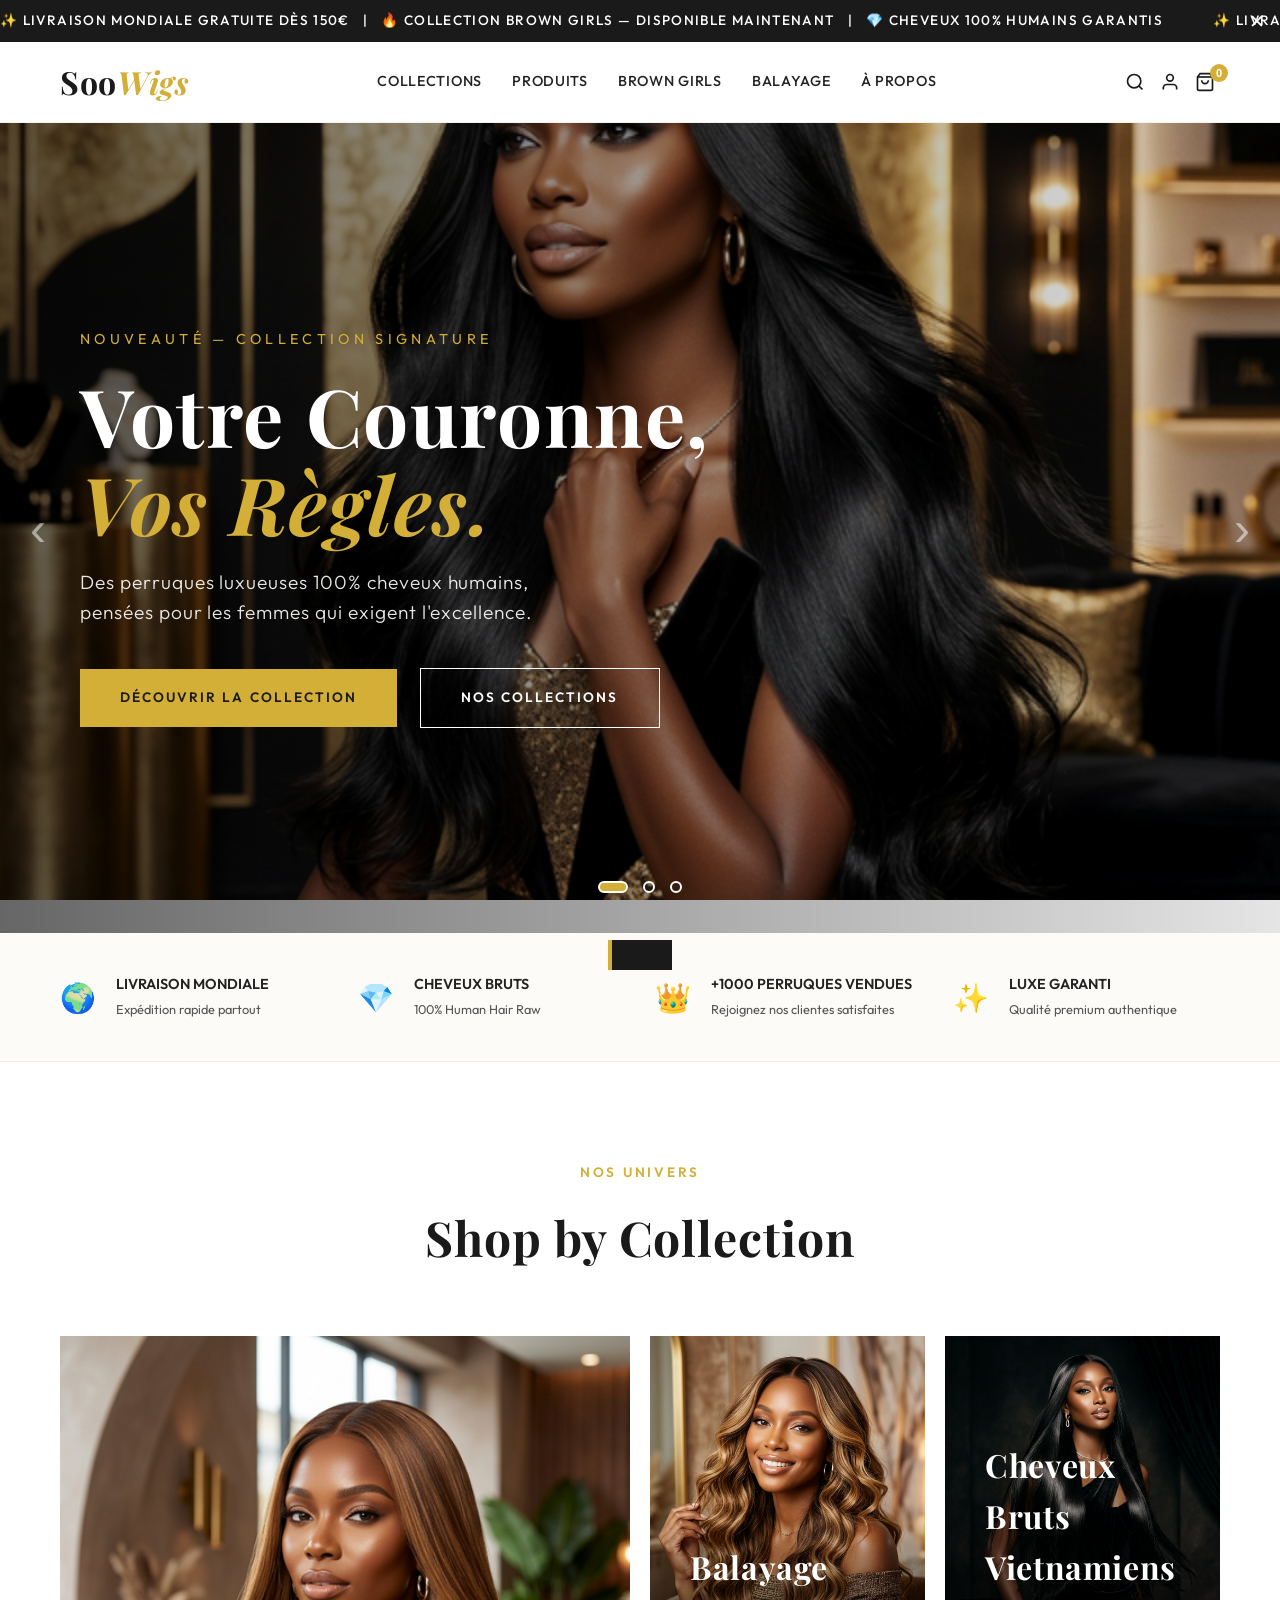
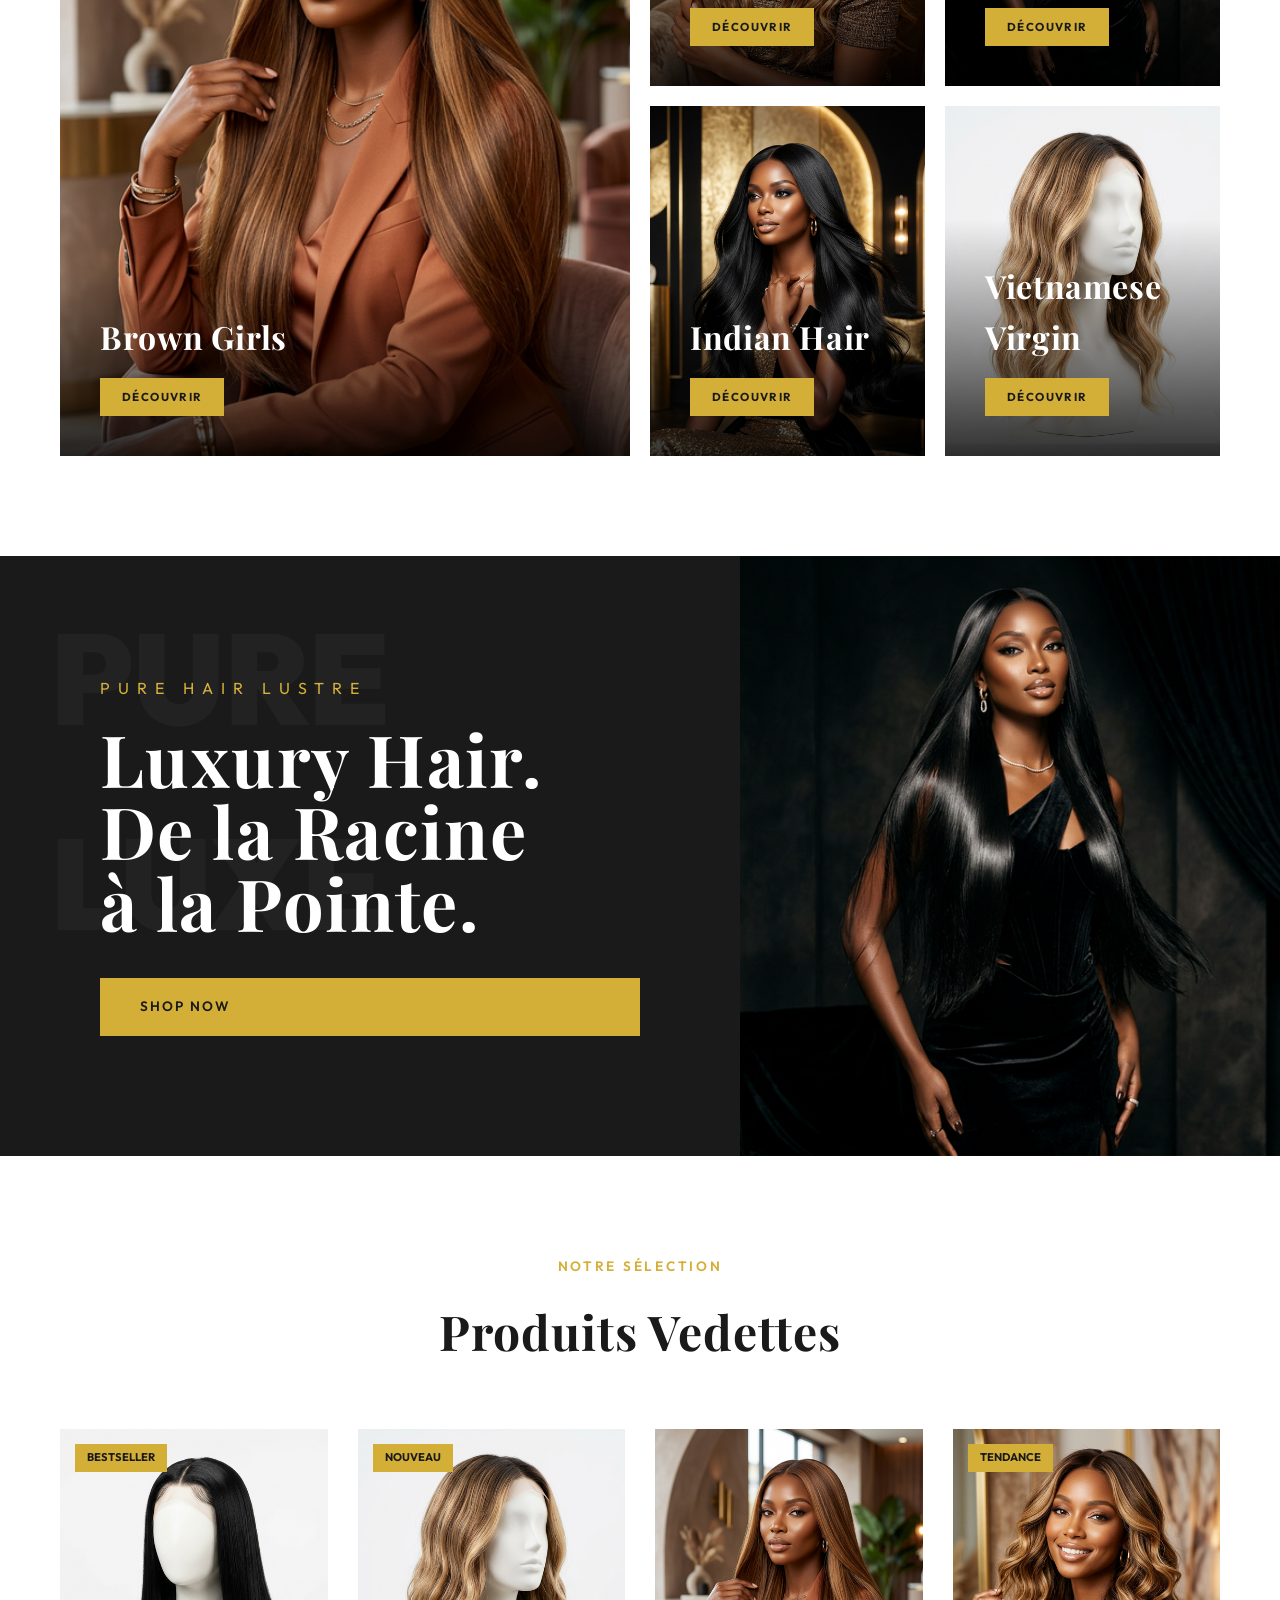
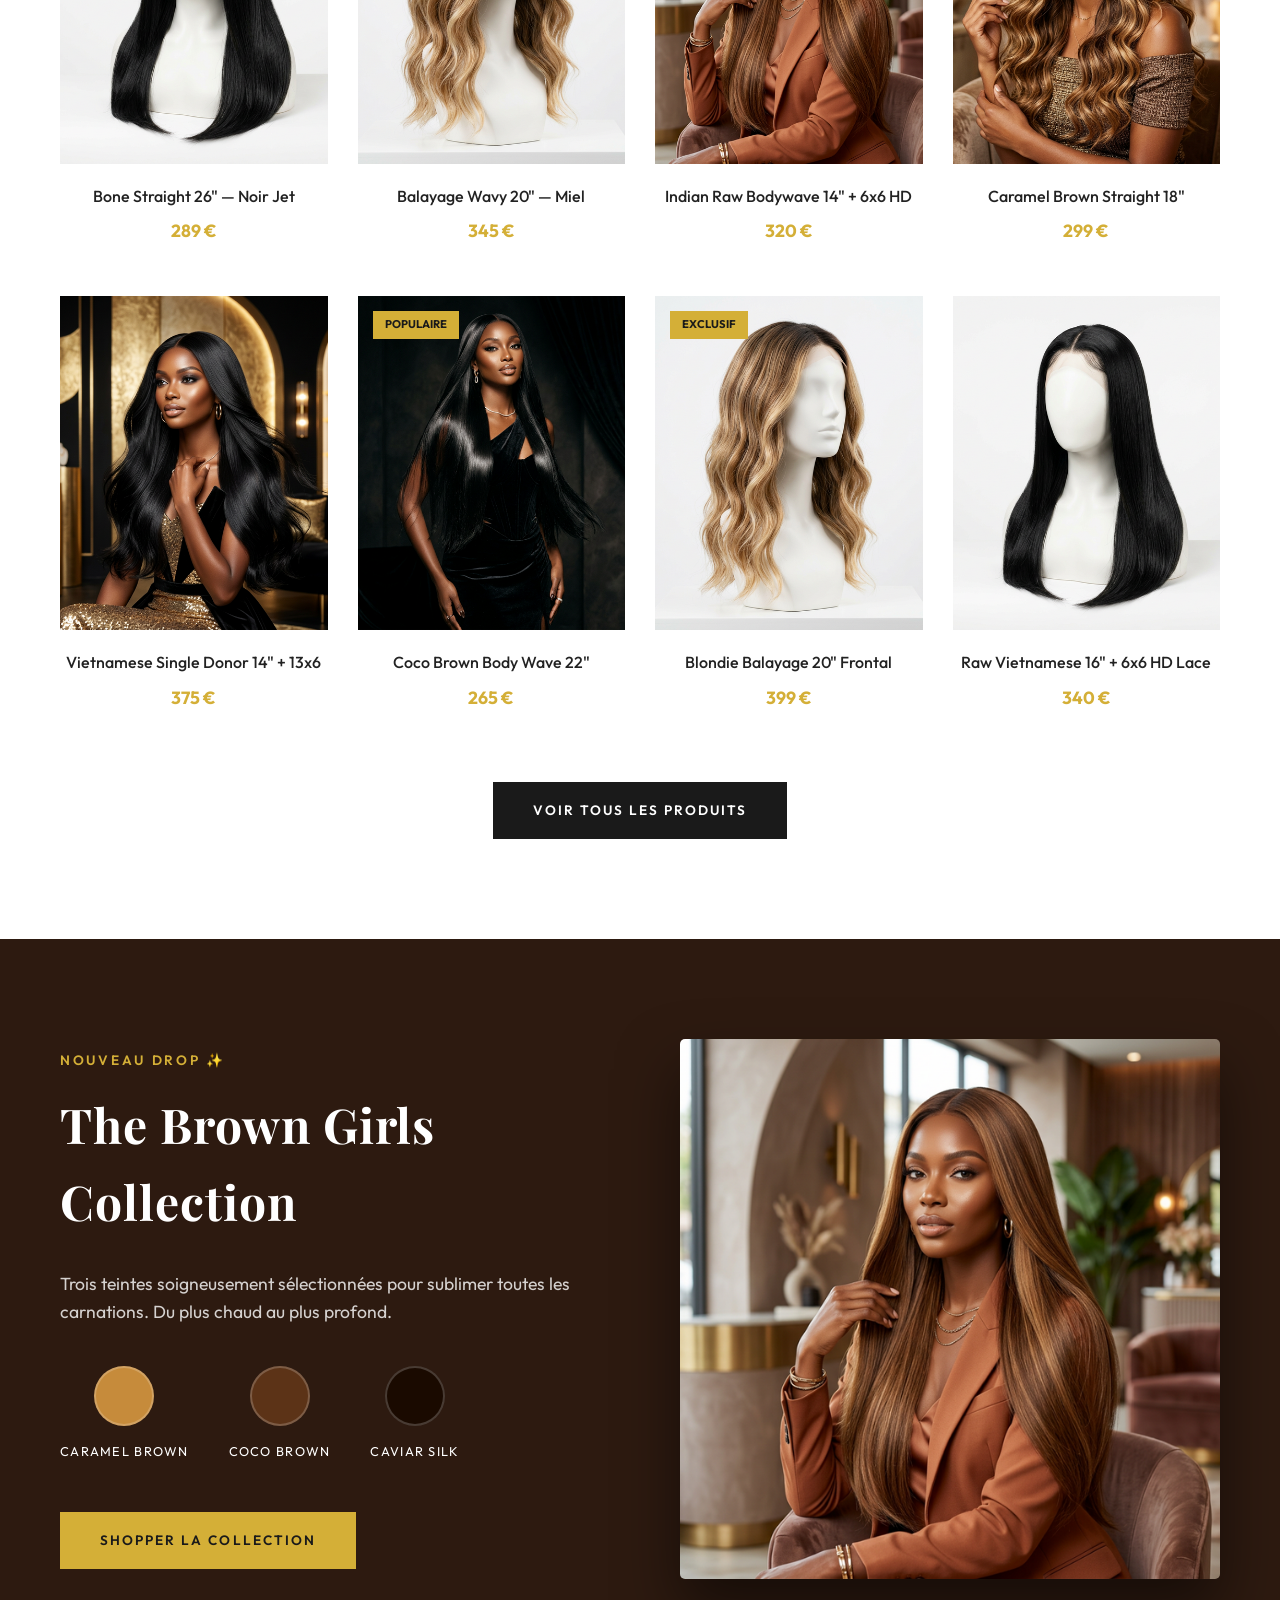
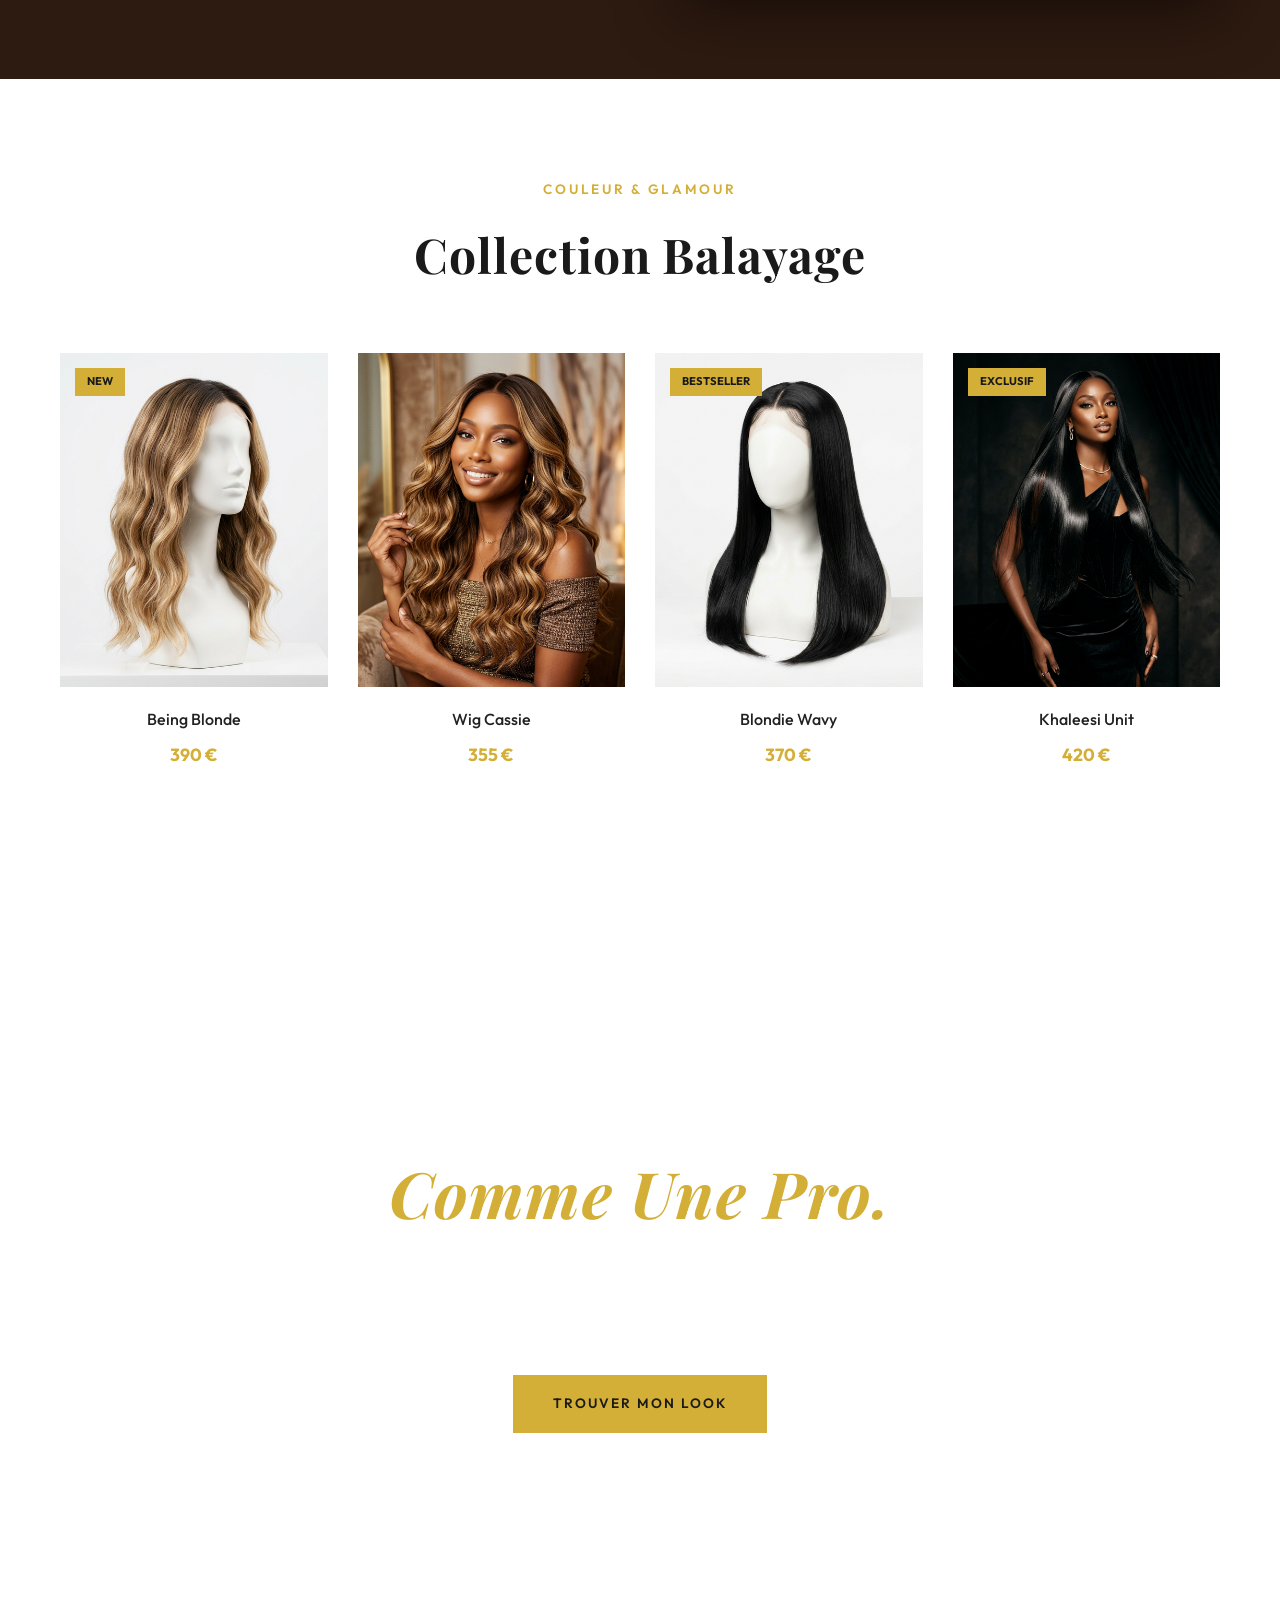
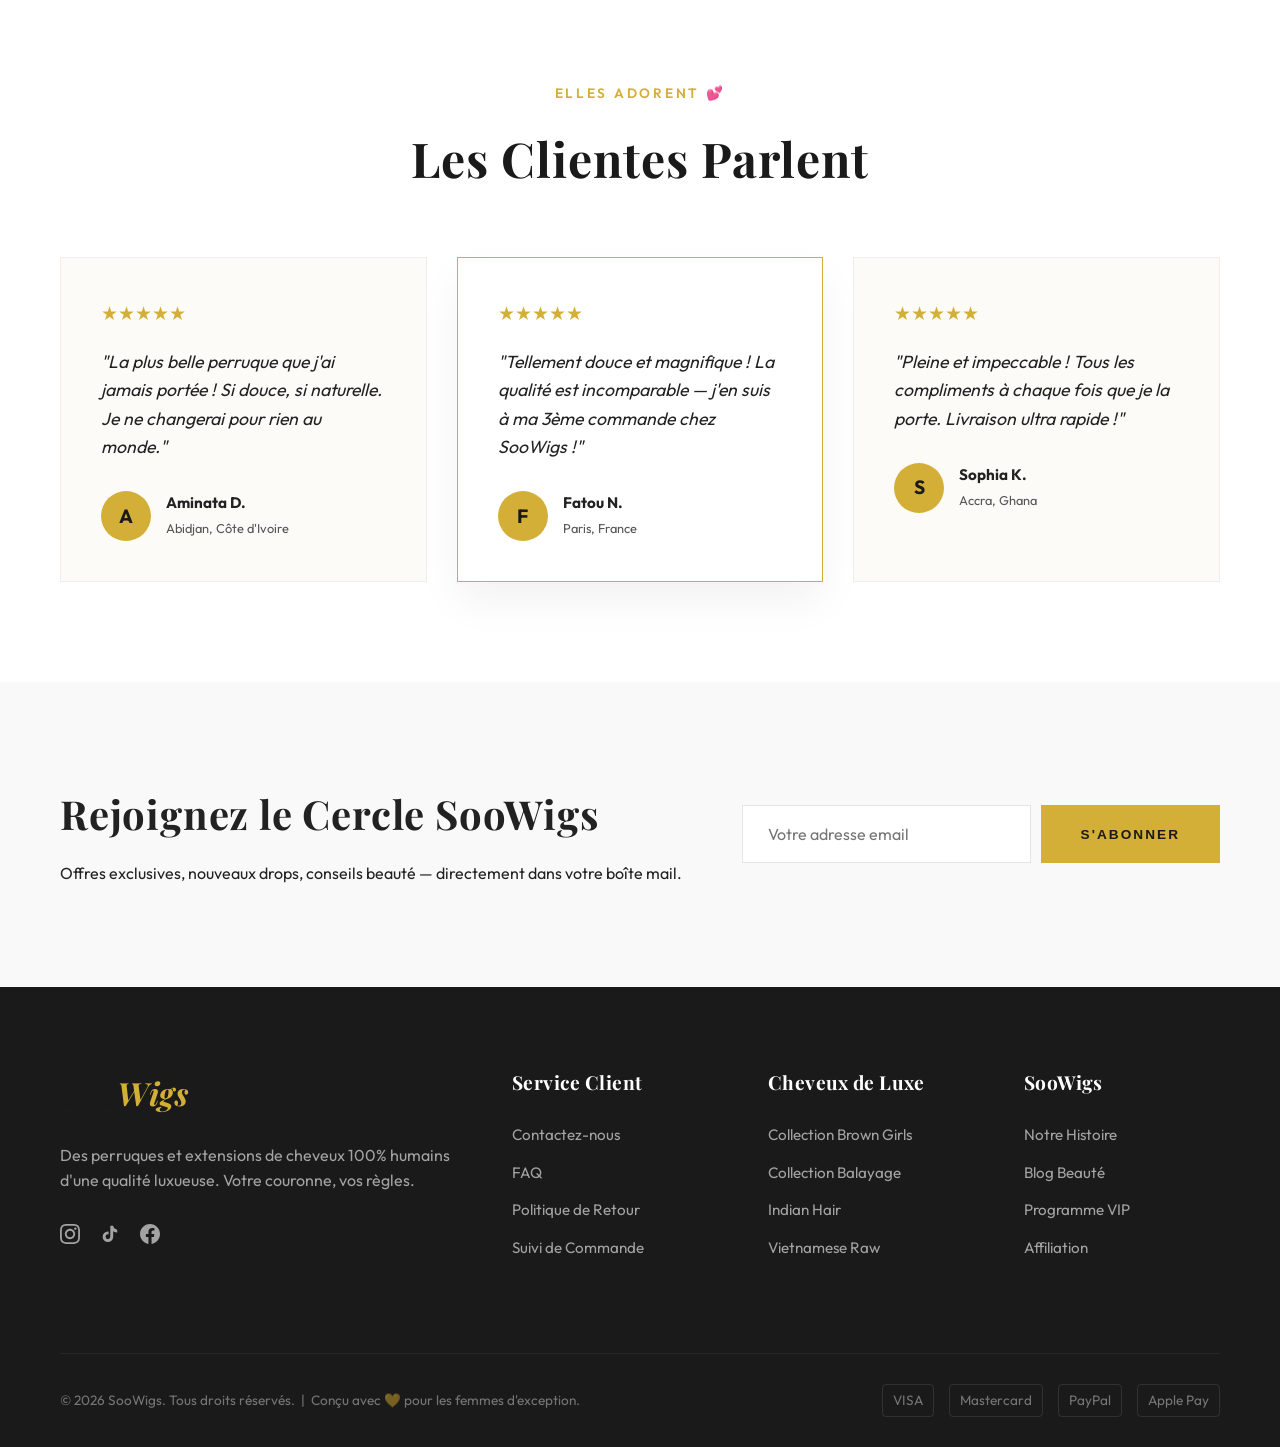
==== index.html @ a17eefa4 "🚀 Initial commit — SooWigs luxury hair e-commerce site + admin backoffice" ====
<!DOCTYPE html>
<html lang="fr">

<head>
  <meta charset="UTF-8" />
  <meta name="viewport" content="width=device-width, initial-scale=1.0" />
  <title>SooWigs — Luxury Hair, Your Crown Your Rules</title>
  <meta name="description"
    content="SooWigs offre des perruques et extensions de cheveux de luxe 100% humains. Fullness, glamour et qualité garantie. Livraison mondiale." />
  <link rel="preconnect" href="https://fonts.googleapis.com" />
  <link rel="preconnect" href="https://fonts.gstatic.com" crossorigin />
  <link
    href="https://fonts.googleapis.com/css2?family=Playfair+Display:ital,wght@0,400;0,600;0,700;1,400&family=Outfit:wght@300;400;500;600&display=swap"
    rel="stylesheet" />
  <link rel="stylesheet" href="css/style.css" />
</head>

<body>

  <!-- ======================== ANNOUNCEMENT BAR ======================== -->
  <div class="announcement-bar" id="announcementBar">
    <div class="announcement-slider">
      <span>✨ Livraison Mondiale Gratuite dès 150€ &nbsp;&nbsp;|&nbsp;&nbsp; 🔥 Collection Brown Girls — Disponible
        Maintenant &nbsp;&nbsp;|&nbsp;&nbsp; 💎 Cheveux 100% Humains Garantis</span>
      <span>✨ Livraison Mondiale Gratuite dès 150€ &nbsp;&nbsp;|&nbsp;&nbsp; 🔥 Collection Brown Girls — Disponible
        Maintenant &nbsp;&nbsp;|&nbsp;&nbsp; 💎 Cheveux 100% Humains Garantis</span>
    </div>
    <button class="announcement-close" onclick="this.parentElement.style.display='none'">✕</button>
  </div>

  <!-- ======================== HEADER ======================== -->
  <header class="header" id="mainHeader">
    <div class="header-inner">
      <!-- Hamburger (mobile) -->
      <button class="hamburger" id="hamburger" aria-label="Menu">
        <span></span><span></span><span></span>
      </button>

      <!-- Logo -->
      <a href="#" class="logo">
        <span class="logo-soo">Soo</span><span class="logo-wigs">Wigs</span>
      </a>

      <!-- Nav -->
      <nav class="nav" id="mainNav">
        <a href="#collections" class="nav-link">Collections</a>
        <a href="#produits" class="nav-link">Produits</a>
        <a href="#brown-girls" class="nav-link">Brown Girls</a>
        <a href="#balayage" class="nav-link">Balayage</a>
        <a href="#apropos" class="nav-link">À Propos</a>
      </nav>

      <!-- Actions -->
      <div class="header-actions">
        <button class="icon-btn" id="searchBtn" aria-label="Rechercher">
          <svg width="20" height="20" viewBox="0 0 24 24" fill="none" stroke="currentColor" stroke-width="2">
            <circle cx="11" cy="11" r="8" />
            <path d="m21 21-4.35-4.35" />
          </svg>
        </button>
        <button class="icon-btn" aria-label="Compte">
          <svg width="20" height="20" viewBox="0 0 24 24" fill="none" stroke="currentColor" stroke-width="2">
            <path d="M20 21v-2a4 4 0 0 0-4-4H8a4 4 0 0 0-4 4v2" />
            <circle cx="12" cy="7" r="4" />
          </svg>
        </button>
        <button class="icon-btn cart-btn" id="cartBtn" aria-label="Panier">
          <svg width="20" height="20" viewBox="0 0 24 24" fill="none" stroke="currentColor" stroke-width="2">
            <path d="M6 2 3 6v14a2 2 0 0 0 2 2h14a2 2 0 0 0 2-2V6l-3-4z" />
            <line x1="3" y1="6" x2="21" y2="6" />
            <path d="M16 10a4 4 0 0 1-8 0" />
          </svg>
          <span class="cart-count" id="cartCount">0</span>
        </button>
      </div>
    </div>
  </header>

  <!-- Mobile Nav Overlay -->
  <div class="mobile-overlay" id="mobileOverlay">
    <button class="overlay-close" id="overlayClose" aria-label="Fermer le menu">✕</button>
    <a class="logo" href="#">
      <span class="logo-soo">Soo</span><span class="logo-wigs">Wigs</span>
    </a>
    <nav class="mobile-nav">
      <a href="#collections" class="mobile-nav-link" onclick="closeMobileMenu()">Collections</a>
      <a href="#produits" class="mobile-nav-link" onclick="closeMobileMenu()">Produits</a>
      <a href="#brown-girls" class="mobile-nav-link" onclick="closeMobileMenu()">Brown Girls</a>
      <a href="#balayage" class="mobile-nav-link" onclick="closeMobileMenu()">Balayage</a>
      <a href="#apropos" class="mobile-nav-link" onclick="closeMobileMenu()">À Propos</a>
    </nav>
  </div>

  <!-- ======================== HERO ======================== -->
  <section class="hero" id="hero">
    <div class="hero-slides">
      <div class="hero-slide active" style="background-image: url('assets/hero_banner.png')">
        <div class="hero-overlay"></div>
        <div class="hero-content">
          <p class="hero-eyebrow">Nouveauté — Collection Signature</p>
          <h1 class="hero-title">Votre Couronne,<br /><em>Vos Règles.</em></h1>
          <p class="hero-sub">Des perruques luxueuses 100% cheveux humains,<br />pensées pour les femmes qui exigent
            l'excellence.</p>
          <div class="hero-actions">
            <a href="#produits" class="btn btn-gold">Découvrir la Collection</a>
            <a href="#collections" class="btn btn-outline-light">Nos Collections</a>
          </div>
        </div>
      </div>
      <div class="hero-slide" style="background-image: url('assets/collection_brown.png')">
        <div class="hero-overlay"></div>
        <div class="hero-content">
          <p class="hero-eyebrow">Nouveau Drop</p>
          <h1 class="hero-title">Brown Girls<br /><em>Collection</em></h1>
          <p class="hero-sub">Caramel Brown · Coco Brown · Caviar Silk</p>
          <div class="hero-actions">
            <a href="#brown-girls" class="btn btn-gold">Voir la Collection</a>
          </div>
        </div>
      </div>
      <div class="hero-slide" style="background-image: url('assets/collection_balayage.png')">
        <div class="hero-overlay"></div>
        <div class="hero-content">
          <p class="hero-eyebrow">Incontournable</p>
          <h1 class="hero-title">Collection<br /><em>Balayage</em></h1>
          <p class="hero-sub">Des dégradés somptueux qui font tourner les têtes.</p>
          <div class="hero-actions">
            <a href="#balayage" class="btn btn-gold">Shopper Balayage</a>
          </div>
        </div>
      </div>
    </div>
    <!-- Slide Controls -->
    <div class="hero-controls" role="tablist" aria-label="Navigation du diaporama">
      <button class="hero-dot active" onclick="goToSlide(0)" aria-label="Diapositive 1" role="tab"></button>
      <button class="hero-dot" onclick="goToSlide(1)" aria-label="Diapositive 2" role="tab"></button>
      <button class="hero-dot" onclick="goToSlide(2)" aria-label="Diapositive 3" role="tab"></button>
    </div>
    <button class="hero-arrow left" onclick="prevSlide()" aria-label="Diapositive précédente">&#8249;</button>
    <button class="hero-arrow right" onclick="nextSlide()" aria-label="Diapositive suivante">&#8250;</button>
  </section>

  <!-- ======================== FEATURE BAR ======================== -->
  <section class="feature-bar">
    <div class="container">
      <div class="feature-grid">
        <div class="feature-item">
          <div class="feature-icon">🌍</div>
          <div>
            <strong>Livraison Mondiale</strong>
            <span>Expédition rapide partout</span>
          </div>
        </div>
        <div class="feature-item">
          <div class="feature-icon">💎</div>
          <div>
            <strong>Cheveux Bruts</strong>
            <span>100% Human Hair Raw</span>
          </div>
        </div>
        <div class="feature-item">
          <div class="feature-icon">👑</div>
          <div>
            <strong>+1000 Perruques Vendues</strong>
            <span>Rejoignez nos clientes satisfaites</span>
          </div>
        </div>
        <div class="feature-item">
          <div class="feature-icon">✨</div>
          <div>
            <strong>Luxe Garanti</strong>
            <span>Qualité premium authentique</span>
          </div>
        </div>
      </div>
    </div>
  </section>

  <!-- ======================== COLLECTIONS ======================== -->
  <section class="section collections-section" id="collections">
    <div class="container">
      <div class="section-header">
        <p class="section-eyebrow">Nos Univers</p>
        <h2 class="section-title">Shop by Collection</h2>
      </div>
      <div class="collections-grid">
        <div class="collection-card big">
          <img src="assets/collection_brown.png" alt="Brown Girls Collection" loading="lazy" />
          <div class="collection-card-overlay">
            <h3>Brown Girls</h3>
            <a href="#brown-girls" class="btn btn-gold-sm">Découvrir</a>
          </div>
        </div>
        <div class="collection-card">
          <img src="assets/collection_balayage.png" alt="Balayage Collection" loading="lazy" />
          <div class="collection-card-overlay">
            <h3>Balayage</h3>
            <a href="#balayage" class="btn btn-gold-sm">Découvrir</a>
          </div>
        </div>
        <div class="collection-card">
          <img src="assets/collection_raw.png" alt="Raw Vietnamese Hair" loading="lazy" />
          <div class="collection-card-overlay">
            <h3>Cheveux Bruts Vietnamiens</h3>
            <a href="#produits" class="btn btn-gold-sm">Découvrir</a>
          </div>
        </div>
        <div class="collection-card">
          <img src="assets/hero_banner.png" alt="Indian Hair" loading="lazy" />
          <div class="collection-card-overlay">
            <h3>Indian Hair</h3>
            <a href="#produits" class="btn btn-gold-sm">Découvrir</a>
          </div>
        </div>
        <div class="collection-card">
          <img src="assets/product_wig2.png" alt="Vietnamese Virgin" loading="lazy" />
          <div class="collection-card-overlay">
            <h3>Vietnamese Virgin</h3>
            <a href="#produits" class="btn btn-gold-sm">Découvrir</a>
          </div>
        </div>
      </div>
    </div>
  </section>

  <!-- ======================== LUXURY BANNER ======================== -->
  <section class="luxury-banner">
    <div class="luxury-banner-content">
      <p class="luxury-eyebrow">Pure Hair Lustre</p>
      <h2>Luxury Hair.<br />De la Racine<br />à la Pointe.</h2>
      <a href="#produits" class="btn btn-gold">Shop Now</a>
    </div>
    <div class="luxury-banner-img">
      <img src="assets/collection_raw.png" alt="Luxury Hair SooWigs" />
    </div>
  </section>

  <!-- ======================== FEATURED PRODUCTS ======================== -->
  <section class="section" id="produits">
    <div class="container">
      <div class="section-header">
        <p class="section-eyebrow">Notre Sélection</p>
        <h2 class="section-title">Produits Vedettes</h2>
      </div>
      <div class="products-grid" id="productsGrid">
        <!-- Products injected by JS -->
      </div>
      <div class="cta-center">
        <a href="#" class="btn btn-dark">Voir Tous les Produits</a>
      </div>
    </div>
  </section>

  <!-- ======================== BROWN GIRLS ======================== -->
  <section class="section brown-section" id="brown-girls">
    <div class="container">
      <div class="brown-inner">
        <div class="brown-text">
          <p class="section-eyebrow light">Nouveau Drop ✨</p>
          <h2 class="section-title light">The Brown Girls<br />Collection</h2>
          <p class="brown-desc">Trois teintes soigneusement sélectionnées pour sublimer toutes les carnations. Du plus
            chaud au plus profond.</p>
          <div class="brown-shades">
            <div class="shade-item">
              <div class="shade-dot" style="background: #C68B3B;"></div>
              <span>Caramel Brown</span>
            </div>
            <div class="shade-item">
              <div class="shade-dot" style="background: #5C3317;"></div>
              <span>Coco Brown</span>
            </div>
            <div class="shade-item">
              <div class="shade-dot" style="background: #1A0A00;"></div>
              <span>Caviar Silk</span>
            </div>
          </div>
          <a href="#produits" class="btn btn-gold">Shopper la Collection</a>
        </div>
        <div class="brown-img">
          <img src="assets/collection_brown.png" alt="Brown Girls Collection SooWigs" />
        </div>
      </div>
    </div>
  </section>

  <!-- ======================== BALAYAGE ======================== -->
  <section class="section" id="balayage">
    <div class="container">
      <div class="section-header">
        <p class="section-eyebrow">Couleur &amp; Glamour</p>
        <h2 class="section-title">Collection Balayage</h2>
      </div>
      <div class="balayage-grid" id="balayageGrid">
        <!-- Injected by JS -->
      </div>
    </div>
  </section>

  <!-- ======================== HOW-TO BANNER ======================== -->
  <section class="howto-banner">
    <div class="howto-content">
      <h2>Bouclez Vos Cheveux<br /><em>Comme Une Pro.</em></h2>
      <p>Nos cheveux bruts tiennent les boucles parfaitement — vous verrez la différence.</p>
      <a href="#produits" class="btn btn-gold">Trouver Mon Look</a>
    </div>
  </section>

  <!-- ======================== TESTIMONIALS ======================== -->
  <section class="section testimonials-section" id="apropos">
    <div class="container">
      <div class="section-header">
        <p class="section-eyebrow">Elles adorent 💕</p>
        <h2 class="section-title">Les Clientes Parlent</h2>
      </div>
      <div class="testimonials-grid">
        <div class="testimonial-card">
          <div class="stars">★★★★★</div>
          <p>"La plus belle perruque que j'ai jamais portée ! Si douce, si naturelle. Je ne changerai pour rien au
            monde."</p>
          <div class="testimonial-author">
            <div class="author-avatar">A</div>
            <div>
              <strong>Aminata D.</strong>
              <span>Abidjan, Côte d'Ivoire</span>
            </div>
          </div>
        </div>
        <div class="testimonial-card featured">
          <div class="stars">★★★★★</div>
          <p>"Tellement douce et magnifique ! La qualité est incomparable — j'en suis à ma 3ème commande chez SooWigs !"
          </p>
          <div class="testimonial-author">
            <div class="author-avatar">F</div>
            <div>
              <strong>Fatou N.</strong>
              <span>Paris, France</span>
            </div>
          </div>
        </div>
        <div class="testimonial-card">
          <div class="stars">★★★★★</div>
          <p>"Pleine et impeccable ! Tous les compliments à chaque fois que je la porte. Livraison ultra rapide !"</p>
          <div class="testimonial-author">
            <div class="author-avatar">S</div>
            <div>
              <strong>Sophia K.</strong>
              <span>Accra, Ghana</span>
            </div>
          </div>
        </div>
      </div>
    </div>
  </section>

  <!-- ======================== NEWSLETTER ======================== -->
  <section class="newsletter-section">
    <div class="container">
      <div class="newsletter-inner">
        <div class="newsletter-text">
          <h2>Rejoignez le Cercle SooWigs</h2>
          <p>Offres exclusives, nouveaux drops, conseils beauté — directement dans votre boîte mail.</p>
        </div>
        <form class="newsletter-form" onsubmit="subscribeNewsletter(event)">
          <input type="email" id="newsletterEmail" placeholder="Votre adresse email" required />
          <button type="submit" class="btn btn-gold">S'abonner</button>
        </form>
      </div>
    </div>
  </section>

  <!-- ======================== FOOTER ======================== -->
  <footer class="footer">
    <div class="container">
      <div class="footer-grid">
        <div class="footer-brand">
          <a href="#" class="logo footer-logo">
            <span class="logo-soo">Soo</span><span class="logo-wigs">Wigs</span>
          </a>
          <p>Des perruques et extensions de cheveux 100% humains d'une qualité luxueuse. Votre couronne, vos règles.</p>
          <div class="social-links">
            <a href="#" aria-label="Instagram" class="social-link">
              <svg viewBox="0 0 24 24" width="20" height="20" fill="currentColor">
                <path
                  d="M12 2.163c3.204 0 3.584.012 4.85.07 3.252.148 4.771 1.691 4.919 4.919.058 1.265.069 1.645.069 4.849 0 3.205-.012 3.584-.069 4.849-.149 3.225-1.664 4.771-4.919 4.919-1.266.058-1.644.07-4.85.07-3.204 0-3.584-.012-4.849-.07-3.26-.149-4.771-1.699-4.919-4.92-.058-1.265-.07-1.644-.07-4.849 0-3.204.013-3.583.07-4.849.149-3.227 1.664-4.771 4.919-4.919 1.266-.057 1.645-.069 4.849-.069zm0-2.163c-3.259 0-3.667.014-4.947.072-4.358.2-6.78 2.618-6.98 6.98-.059 1.281-.073 1.689-.073 4.948 0 3.259.014 3.668.072 4.948.2 4.358 2.618 6.78 6.98 6.98 1.281.058 1.689.072 4.948.072 3.259 0 3.668-.014 4.948-.072 4.354-.2 6.782-2.618 6.979-6.98.059-1.28.073-1.689.073-4.948 0-3.259-.014-3.667-.072-4.947-.196-4.354-2.617-6.78-6.979-6.98-1.281-.059-1.69-.073-4.949-.073zm0 5.838c-3.403 0-6.162 2.759-6.162 6.162s2.759 6.163 6.162 6.163 6.162-2.759 6.162-6.163c0-3.403-2.759-6.162-6.162-6.162zm0 10.162c-2.209 0-4-1.79-4-4 0-2.209 1.791-4 4-4s4 1.791 4 4c0 2.21-1.791 4-4 4zm6.406-11.845c-.796 0-1.441.645-1.441 1.44s.645 1.44 1.441 1.44c.795 0 1.439-.645 1.439-1.44s-.644-1.44-1.439-1.44z" />
              </svg>
            </a>
            <a href="#" aria-label="TikTok" class="social-link">
              <svg viewBox="0 0 24 24" width="20" height="20" fill="currentColor">
                <path
                  d="M19.59 6.69a4.83 4.83 0 01-3.77-4.25V2h-3.45v13.67a2.89 2.89 0 01-2.88 2.5 2.89 2.89 0 01-2.89-2.89 2.89 2.89 0 012.89-2.89c.28 0 .54.04.79.1V9.01a6.33 6.33 0 00-.79-.05 6.34 6.34 0 00-6.34 6.34 6.34 6.34 0 006.34 6.34 6.34 6.34 0 006.33-6.34V8.75a8.26 8.26 0 004.84 1.55V6.85a4.85 4.85 0 01-1.07-.16z" />
              </svg>
            </a>
            <a href="#" aria-label="Facebook" class="social-link">
              <svg viewBox="0 0 24 24" width="20" height="20" fill="currentColor">
                <path
                  d="M24 12.073c0-6.627-5.373-12-12-12s-12 5.373-12 12c0 5.99 4.388 10.954 10.125 11.854v-8.385H7.078v-3.47h3.047V9.43c0-3.007 1.792-4.669 4.533-4.669 1.312 0 2.686.235 2.686.235v2.953H15.83c-1.491 0-1.956.925-1.956 1.874v2.25h3.328l-.532 3.47h-2.796v8.385C19.612 23.027 24 18.062 24 12.073z" />
              </svg>
            </a>
          </div>
        </div>

        <div class="footer-col">
          <h4>Service Client</h4>
          <ul>
            <li><a href="#">Contactez-nous</a></li>
            <li><a href="#">FAQ</a></li>
            <li><a href="#">Politique de Retour</a></li>
            <li><a href="#">Suivi de Commande</a></li>
          </ul>
        </div>

        <div class="footer-col">
          <h4>Cheveux de Luxe</h4>
          <ul>
            <li><a href="#">Collection Brown Girls</a></li>
            <li><a href="#">Collection Balayage</a></li>
            <li><a href="#">Indian Hair</a></li>
            <li><a href="#">Vietnamese Raw</a></li>
          </ul>
        </div>

        <div class="footer-col">
          <h4>SooWigs</h4>
          <ul>
            <li><a href="#">Notre Histoire</a></li>
            <li><a href="#">Blog Beauté</a></li>
            <li><a href="#">Programme VIP</a></li>
            <li><a href="#">Affiliation</a></li>
          </ul>
        </div>
      </div>

      <div class="footer-bottom">
        <p>© 2026 SooWigs. Tous droits réservés. &nbsp;|&nbsp; Conçu avec 💛 pour les femmes d'exception.</p>
        <div class="payment-icons">
          <span class="pay-badge">VISA</span>
          <span class="pay-badge">Mastercard</span>
          <span class="pay-badge">PayPal</span>
          <span class="pay-badge">Apple Pay</span>
        </div>
      </div>
    </div>
  </footer>

  <!-- ======================== CART DRAWER ======================== -->
  <div class="cart-overlay" id="cartOverlay" onclick="closeCart()"></div>
  <div class="cart-drawer" id="cartDrawer">
    <div class="cart-header">
      <h3>Mon Panier</h3>
      <button onclick="closeCart()" class="cart-close">✕</button>
    </div>
    <div class="cart-body" id="cartBody">
      <div class="cart-empty">
        <div class="cart-empty-icon">🛍️</div>
        <p>Votre panier est vide.</p>
        <a href="#produits" class="btn btn-gold" onclick="closeCart()">Commencer à Shopper</a>
      </div>
    </div>
    <div class="cart-footer" id="cartFooter" style="display:none">
      <div class="cart-total">
        <span>Total</span>
        <strong id="cartTotal">0 €</strong>
      </div>
      <button class="btn btn-gold btn-full">Passer la Commande</button>
    </div>
  </div>

  <!-- Toast notification -->
  <div class="toast" id="toast"></div>

  <script src="js/main.js"></script>
</body>

</html>
---- css/style.css ----
/* ==========================================================================
   SooWigs Premium Design System
   ========================================================================== */

:root {
  /* Colors */
  --primary: #1A1A1A;
  /* Luxury Black */
  --secondary: #D4AF37;
  /* Gold Accent */
  --accent: #FDFBF8;
  /* Soft Cream */
  --text: #222222;
  --text-light: #555555;
  --white: #FFFFFF;
  --gold-hover: #B8860B;
  --gray-bg: #F9F9F9;

  /* Typography */
  --font-main: 'Outfit', sans-serif;
  --font-heading: 'Playfair Display', serif;

  /* Spacing */
  --section-padding: 100px 0;
  --container-width: 1200px;

  /* Transitions */
  --transition: all 0.3s cubic-bezier(0.4, 0, 0.2, 1);
}

* {
  margin: 0;
  padding: 0;
  box-sizing: border-box;
}

html {
  scroll-behavior: smooth;
}

body {
  font-family: var(--font-main);
  color: var(--text);
  line-height: 1.6;
  background-color: var(--white);
  overflow-x: hidden;
}

h1,
h2,
h3,
h4,
.logo {
  font-family: var(--font-heading);
  letter-spacing: 0.02em;
}

a {
  text-decoration: none;
  color: inherit;
  transition: var(--transition);
}

ul {
  list-style: none;
}

img {
  max-width: 100%;
  height: auto;
  display: block;
}

.container {
  max-width: var(--container-width);
  margin: 0 auto;
  padding: 0 20px;
}

.section {
  padding: var(--section-padding);
}

/* ==========================================================================
   Announcement Bar
   ========================================================================== */

.announcement-bar {
  background: var(--primary);
  color: var(--white);
  padding: 10px 0;
  font-size: 0.85rem;
  font-weight: 500;
  text-transform: uppercase;
  letter-spacing: 0.1em;
  position: relative;
  overflow: hidden;
  z-index: 1001;
}

.announcement-slider {
  display: flex;
  white-space: nowrap;
  animation: scrollAnnounce 30s linear infinite;
}

.announcement-slider span {
  padding-right: 50px;
}

@keyframes scrollAnnounce {
  0% {
    transform: translateX(0);
  }

  100% {
    transform: translateX(-50%);
  }
}

.announcement-close {
  position: absolute;
  right: 15px;
  top: 50%;
  transform: translateY(-50%);
  background: none;
  border: none;
  color: var(--white);
  cursor: pointer;
  font-size: 1.2rem;
  z-index: 2;
}

/* ==========================================================================
   Header & Navigation
   ========================================================================== */

.header {
  position: sticky;
  top: 0;
  background: rgba(255, 255, 255, 0.95);
  backdrop-filter: blur(10px);
  z-index: 1000;
  border-bottom: 1px solid rgba(0, 0, 0, 0.05);
  transition: var(--transition);
}

.header-inner {
  display: flex;
  align-items: center;
  justify-content: space-between;
  height: 80px;
  max-width: var(--container-width);
  margin: 0 auto;
  padding: 0 20px;
}

.logo {
  font-size: 2rem;
  font-weight: 700;
}

.logo-soo {
  color: var(--primary);
}

.logo-wigs {
  color: var(--secondary);
  font-style: italic;
}

.nav {
  display: flex;
  gap: 30px;
}

.nav-link {
  font-weight: 500;
  text-transform: uppercase;
  font-size: 0.9rem;
  letter-spacing: 0.05em;
  position: relative;
}

.nav-link::after {
  content: '';
  position: absolute;
  bottom: -5px;
  left: 0;
  width: 0;
  height: 1.5px;
  background: var(--secondary);
  transition: var(--transition);
}

.nav-link:hover {
  color: var(--secondary);
}

.nav-link:hover::after {
  width: 100%;
}

.header-actions {
  display: flex;
  align-items: center;
  gap: 15px;
}

.icon-btn {
  background: none;
  border: none;
  cursor: pointer;
  color: var(--primary);
  display: flex;
  align-items: center;
  position: relative;
  transition: var(--transition);
}

.icon-btn:hover {
  color: var(--secondary);
  transform: translateY(-2px);
}

.cart-btn {
  padding-right: 5px;
}

.cart-count {
  position: absolute;
  top: -8px;
  right: -8px;
  background: var(--secondary);
  color: var(--white);
  font-size: 0.7rem;
  width: 18px;
  height: 18px;
  border-radius: 50%;
  display: flex;
  align-items: center;
  justify-content: center;
  font-weight: 600;
}

.hamburger {
  display: none;
  flex-direction: column;
  gap: 5px;
  background: none;
  border: none;
  cursor: pointer;
}

.hamburger span {
  width: 25px;
  height: 2px;
  background: var(--primary);
}

/* ==========================================================================
   Hero Section
   ========================================================================== */

.hero {
  height: 90vh;
  width: 100%;
  position: relative;
  overflow: hidden;
}

.hero-slides {
  height: 100%;
  width: 100%;
}

.hero-slide {
  position: absolute;
  top: 0;
  left: 0;
  width: 100%;
  height: 100%;
  background-size: cover;
  background-position: center;
  background-attachment: fixed;
  display: flex;
  align-items: center;
  opacity: 0;
  visibility: hidden;
  transition: opacity 1s ease;
}

.hero-slide.active {
  opacity: 1;
  visibility: visible;
}

.hero-overlay {
  position: absolute;
  top: 0;
  left: 0;
  width: 100%;
  height: 100%;
  background: linear-gradient(to right, rgba(0, 0, 0, 0.6) 0%, rgba(0, 0, 0, 0.1) 100%);
}

.hero-content {
  position: relative;
  max-width: var(--container-width);
  width: 100%;
  margin: 0 auto;
  padding: 0 40px;
  color: var(--white);
  transform: translateY(30px);
  transition: transform 1s ease 0.3s, opacity 1s ease 0.3s;
  opacity: 0;
}

.hero-slide.active .hero-content {
  transform: translateY(0);
  opacity: 1;
}

.hero-eyebrow {
  text-transform: uppercase;
  letter-spacing: 0.3em;
  font-size: 0.9rem;
  margin-bottom: 20px;
  color: var(--secondary);
}

.hero-title {
  font-size: clamp(3rem, 8vw, 5rem);
  line-height: 1.1;
  margin-bottom: 20px;
}

.hero-title em {
  color: var(--secondary);
  font-style: italic;
}

.hero-sub {
  font-size: 1.2rem;
  max-width: 500px;
  margin-bottom: 40px;
  font-weight: 300;
  letter-spacing: 0.05em;
  color: rgba(255, 255, 255, 0.9);
}

.btn {
  display: inline-block;
  padding: 18px 40px;
  text-transform: uppercase;
  font-size: 0.85rem;
  letter-spacing: 0.15em;
  font-weight: 600;
  cursor: pointer;
  border-radius: 0;
  transition: var(--transition);
  border: none;
}

.btn-gold {
  background: var(--secondary);
  color: var(--primary);
}

.btn-gold:hover {
  background: var(--gold-hover);
  color: var(--white);
  transform: translateY(-3px);
  box-shadow: 0 10px 20px rgba(0, 0, 0, 0.2);
}

.btn-outline-light {
  border: 1px solid var(--white);
  color: var(--white);
  background: transparent;
  margin-left: 20px;
}

.btn-outline-light:hover {
  background: var(--white);
  color: var(--primary);
}

.hero-controls {
  position: absolute;
  bottom: 40px;
  left: 50%;
  transform: translateX(-50%);
  display: flex;
  gap: 15px;
  z-index: 10;
}

.hero-dot {
  width: 12px;
  height: 12px;
  border-radius: 50%;
  border: 2px solid var(--white);
  background: transparent;
  cursor: pointer;
}

.hero-dot.active {
  background: var(--secondary);
  width: 30px;
  border-radius: 10px;
}

.hero-arrow {
  position: absolute;
  top: 50%;
  transform: translateY(-50%);
  background: none;
  border: none;
  color: var(--white);
  font-size: 3rem;
  cursor: pointer;
  z-index: 10;
  opacity: 0.5;
  transition: var(--transition);
}

.hero-arrow:hover {
  opacity: 1;
  color: var(--secondary);
}

.hero-arrow.left {
  left: 30px;
}

.hero-arrow.right {
  right: 30px;
}

/* ==========================================================================
   Feature Bar
   ========================================================================== */

.feature-bar {
  background: var(--accent);
  border-bottom: 1px solid rgba(0, 0, 0, 0.05);
  padding: 40px 0;
}

.feature-grid {
  display: grid;
  grid-template-columns: repeat(4, 1fr);
  gap: 30px;
}

.feature-item {
  display: flex;
  align-items: center;
  gap: 20px;
}

.feature-icon {
  font-size: 1.8rem;
}

.feature-item strong {
  display: block;
  font-size: 0.9rem;
  font-weight: 600;
  text-transform: uppercase;
}

.feature-item span {
  font-size: 0.8rem;
  color: var(--text-light);
}

/* ==========================================================================
   Collections Grid
   ========================================================================== */

.section-header {
  margin-bottom: 60px;
  text-align: center;
}

.section-eyebrow {
  color: var(--secondary);
  text-transform: uppercase;
  letter-spacing: 0.2em;
  font-size: 0.85rem;
  margin-bottom: 15px;
  font-weight: 600;
}

.section-title {
  font-size: 3rem;
  color: var(--primary);
}

.collections-grid {
  display: grid;
  grid-template-columns: repeat(4, 1fr);
  grid-template-rows: repeat(2, 350px);
  gap: 20px;
}

.collection-card {
  position: relative;
  overflow: hidden;
}

.collection-card.big {
  grid-column: span 2;
  grid-row: span 2;
}

.collection-card img {
  width: 100%;
  height: 100%;
  object-fit: cover;
  transition: transform 1.5s ease;
}

.collection-card:hover img {
  transform: scale(1.1);
}

.collection-card-overlay {
  position: absolute;
  bottom: 0;
  left: 0;
  width: 100%;
  padding: 40px;
  background: linear-gradient(to top, rgba(0, 0, 0, 0.8), transparent);
  color: var(--white);
  display: flex;
  flex-direction: column;
  justify-content: flex-end;
  transition: var(--transition);
}

.collection-card h3 {
  font-size: 2rem;
  margin-bottom: 15px;
}

.btn-gold-sm {
  display: inline-block;
  background: var(--secondary);
  color: var(--primary);
  padding: 10px 22px;
  font-size: 0.72rem;
  width: fit-content;
  text-transform: uppercase;
  letter-spacing: 0.12em;
  font-weight: 700;
  cursor: pointer;
  transition: var(--transition);
}

.btn-gold-sm:hover {
  background: var(--gold-hover);
  color: var(--white);
  transform: translateY(-2px);
}

/* ==========================================================================
   Product Grid
   ========================================================================== */

.products-grid {
  display: grid;
  grid-template-columns: repeat(4, 1fr);
  gap: 30px;
  margin-bottom: 50px;
}

.product-card {
  transition: var(--transition);
  position: relative;
}

.product-image-container {
  overflow: hidden;
  position: relative;
  background: var(--gray-bg);
  aspect-ratio: 4/5;
}

.product-image {
  width: 100%;
  height: 100%;
  object-fit: cover;
  transition: transform 0.7s cubic-bezier(0.4, 0, 0.2, 1);
}

.product-card:hover .product-image {
  transform: scale(1.05);
}

.product-badge {
  position: absolute;
  top: 15px;
  left: 15px;
  background: var(--secondary);
  color: var(--primary);
  padding: 5px 12px;
  font-size: 0.7rem;
  font-weight: 700;
  text-transform: uppercase;
}

.product-actions {
  position: absolute;
  bottom: 0;
  left: 0;
  width: 100%;
  transform: translateY(100%);
  transition: var(--transition);
  background: rgba(26, 26, 26, 0.9);
}

.product-card:hover .product-actions {
  transform: translateY(0);
}

.add-to-cart {
  width: 100%;
  background: none;
  border: none;
  color: var(--white);
  padding: 15px;
  font-size: 0.8rem;
  text-transform: uppercase;
  font-weight: 600;
  cursor: pointer;
  letter-spacing: 0.1em;
}

.add-to-cart:hover {
  background: var(--secondary);
  color: var(--primary);
}

.product-info {
  padding: 20px 0;
  text-align: center;
}

.product-name {
  font-family: var(--font-main);
  font-size: 1rem;
  margin-bottom: 8px;
  font-weight: 500;
}

.product-price {
  font-weight: 700;
  color: var(--secondary);
  font-size: 1.1rem;
}

/* ==========================================================================
   Luxury Banner
   ========================================================================== */

.luxury-banner {
  display: flex;
  background: var(--primary);
  color: var(--white);
  height: 600px;
  overflow: hidden;
}

.luxury-banner-content {
  flex: 1;
  padding: 100px;
  display: flex;
  flex-direction: column;
  justify-content: center;
  position: relative;
}

.luxury-banner-content::before {
  content: 'PURE LUXE';
  position: absolute;
  top: 20px;
  left: 50px;
  font-size: 8rem;
  opacity: 0.03;
  font-weight: 900;
  pointer-events: none;
}

.luxury-eyebrow {
  color: var(--secondary);
  text-transform: uppercase;
  letter-spacing: 0.5em;
  margin-bottom: 20px;
}

.luxury-banner-content h2 {
  font-size: 4.5rem;
  line-height: 1;
  margin-bottom: 40px;
}

.luxury-banner-img {
  flex: 1;
}

.luxury-banner-img img {
  width: 100%;
  height: 100%;
  object-fit: cover;
}

/* ==========================================================================
   Brown Girls Section
   ========================================================================== */

.brown-section {
  background: #2D1A10;
}

.brown-inner {
  display: grid;
  grid-template-columns: 1fr 1fr;
  align-items: center;
  gap: 80px;
}

.section-eyebrow.light {
  color: #D4AF37;
}

.section-title.light {
  color: var(--white);
  margin-bottom: 30px;
}

.brown-desc {
  color: rgba(255, 255, 255, 0.8);
  font-size: 1.1rem;
  margin-bottom: 40px;
}

.brown-shades {
  display: flex;
  gap: 40px;
  margin-bottom: 50px;
}

.shade-item {
  display: flex;
  flex-direction: column;
  align-items: center;
  gap: 15px;
}

.shade-dot {
  width: 60px;
  height: 60px;
  border-radius: 50%;
  border: 2px solid rgba(255, 255, 255, 0.2);
}

.shade-item span {
  color: var(--white);
  font-size: 0.8rem;
  text-transform: uppercase;
  letter-spacing: 0.1em;
}

.brown-img img {
  border-radius: 5px;
  box-shadow: 0 30px 60px rgba(0, 0, 0, 0.5);
}

/* ==========================================================================
   How-To Banner
   ========================================================================== */

.howto-banner {
  background: linear-gradient(rgba(0, 0, 0, 0.45), rgba(0, 0, 0, 0.45)), url('../assets/collection_raw.png');
  background-size: cover;
  background-position: center;
  background-attachment: fixed;
  padding: 150px 0;
  text-align: center;
  color: var(--white);
}

.howto-content h2 {
  font-size: 4rem;
  margin-bottom: 30px;
}

.howto-content h2 em {
  color: var(--secondary);
  font-style: italic;
}

.howto-content p {
  font-size: 1.2rem;
  margin: 0 auto 40px;
  max-width: 600px;
}

/* ==========================================================================
   Testimonials
   ========================================================================== */

.testimonials-grid {
  display: grid;
  grid-template-columns: repeat(3, 1fr);
  gap: 30px;
}

.testimonial-card {
  padding: 40px;
  background: var(--accent);
  border: 1px solid rgba(0, 0, 0, 0.05);
  transition: var(--transition);
}

.testimonial-card.featured {
  background: var(--white);
  border-color: var(--secondary);
  transform: scale(1.05);
  box-shadow: 0 20px 40px rgba(0, 0, 0, 0.05);
}

.stars {
  color: var(--secondary);
  font-size: 1.2rem;
  margin-bottom: 20px;
}

.testimonial-card p {
  font-size: 1.1rem;
  font-style: italic;
  margin-bottom: 30px;
  color: var(--text);
}

.testimonial-author {
  display: flex;
  align-items: center;
  gap: 15px;
}

.author-avatar {
  width: 50px;
  height: 50px;
  border-radius: 50%;
  background: var(--secondary);
  color: var(--primary);
  display: flex;
  align-items: center;
  justify-content: center;
  font-weight: 700;
  font-size: 1.2rem;
}

.testimonial-author strong {
  display: block;
  font-size: 0.95rem;
}

.testimonial-author span {
  font-size: 0.8rem;
  color: var(--text-light);
}

/* ==========================================================================
   Newsletter
   ========================================================================== */

.newsletter-section {
  background: var(--gray-bg);
  padding: 100px 0;
}

.newsletter-inner {
  display: flex;
  align-items: center;
  justify-content: space-between;
  gap: 60px;
}

.newsletter-text h2 {
  font-size: 2.5rem;
  margin-bottom: 15px;
}

.newsletter-form {
  display: flex;
  gap: 10px;
  flex: 1;
  max-width: 500px;
}

.newsletter-form input {
  flex: 1;
  padding: 18px 25px;
  border: 1px solid rgba(0, 0, 0, 0.1);
  font-family: inherit;
  font-size: 1rem;
}

.newsletter-form input:focus {
  outline: none;
  border-color: var(--secondary);
}

/* ==========================================================================
   Footer
   ========================================================================== */

.footer {
  background: var(--primary);
  color: var(--white);
  padding: 80px 0 30px;
}

.footer-grid {
  display: grid;
  grid-template-columns: 2fr 1fr 1fr 1fr;
  gap: 60px;
  margin-bottom: 80px;
}

.footer-brand .logo {
  margin-bottom: 25px;
  display: block;
}

.footer-brand p {
  color: rgba(255, 255, 255, 0.6);
  margin-bottom: 30px;
}

.social-links {
  display: flex;
  gap: 20px;
}

.social-link {
  color: var(--white);
  opacity: 0.6;
}

.social-link:hover {
  opacity: 1;
  color: var(--secondary);
}

.footer h4 {
  font-size: 1.2rem;
  margin-bottom: 25px;
  color: var(--white);
}

.footer ul li {
  margin-bottom: 12px;
}

.footer ul li a {
  color: rgba(255, 255, 255, 0.6);
  font-size: 0.95rem;
}

.footer ul li a:hover {
  color: var(--secondary);
  padding-left: 5px;
}

.footer-bottom {
  padding-top: 30px;
  border-top: 1px solid rgba(255, 255, 255, 0.05);
  display: flex;
  justify-content: space-between;
  align-items: center;
  color: rgba(255, 255, 255, 0.4);
  font-size: 0.85rem;
}

.payment-icons {
  display: flex;
  gap: 15px;
}

.pay-badge {
  border: 1px solid rgba(255, 255, 255, 0.1);
  padding: 5px 10px;
  border-radius: 4px;
}

/* ==========================================================================
   Cart Drawer
   ========================================================================== */

.cart-overlay {
  position: fixed;
  top: 0;
  left: 0;
  width: 100%;
  height: 100%;
  background: rgba(0, 0, 0, 0.5);
  z-index: 2000;
  opacity: 0;
  visibility: hidden;
  transition: var(--transition);
}

.cart-overlay.active {
  opacity: 1;
  visibility: visible;
}

.cart-drawer {
  position: fixed;
  top: 0;
  right: -450px;
  width: 450px;
  height: 100%;
  background: var(--white);
  z-index: 2001;
  transition: var(--transition);
  display: flex;
  flex-direction: column;
}

.cart-drawer.active {
  right: 0;
}

.cart-header {
  padding: 25px;
  border-bottom: 1px solid rgba(0, 0, 0, 0.05);
  display: flex;
  justify-content: space-between;
  align-items: center;
}

.cart-body {
  flex: 1;
  padding: 25px;
  overflow-y: auto;
}

.cart-empty {
  text-align: center;
  padding-top: 50px;
}

.cart-empty-icon {
  font-size: 4rem;
  margin-bottom: 20px;
  opacity: 0.3;
}

.cart-footer {
  padding: 25px;
  border-top: 1px solid rgba(0, 0, 0, 0.05);
}

.cart-total {
  display: flex;
  justify-content: space-between;
  font-size: 1.2rem;
  margin-bottom: 20px;
}

.btn-full {
  width: 100%;
}

/* ==========================================================================
   Responsive
   ========================================================================== */

@media (max-width: 1024px) {
  .hero-content {
    padding: 0 20px;
  }

  .luxury-banner {
    height: auto;
    flex-direction: column;
  }

  .luxury-banner-content {
    padding: 50px 20px;
  }

  .footer-grid {
    grid-template-columns: 1fr 1fr;
    gap: 40px;
  }

  .collections-grid {
    grid-template-columns: repeat(2, 1fr);
    grid-template-rows: auto;
  }

  .collection-card.big {
    grid-column: span 2;
    grid-row: span 1;
    height: 400px;
  }

  .balayage-grid {
    grid-template-columns: repeat(2, 1fr);
  }

  .products-grid {
    grid-template-columns: repeat(2, 1fr);
  }

  .brown-inner {
    grid-template-columns: 1fr;
    text-align: center;
    gap: 40px;
  }

  .brown-shades {
    justify-content: center;
  }

  .feature-grid {
    grid-template-columns: repeat(2, 1fr);
  }

  .testimonials-grid {
    grid-template-columns: 1fr;
  }

  .testimonial-card.featured {
    transform: scale(1);
  }
}

@media (max-width: 768px) {
  .nav {
    display: none;
  }

  .hamburger {
    display: flex;
  }

  .hero-title {
    font-size: 3rem;
  }

  .hero-sub {
    font-size: 1rem;
  }

  /* Disable fixed parallax on mobile — buggy in iOS Safari */
  .howto-banner,
  .hero-slide {
    background-attachment: scroll;
  }

  .newsletter-inner {
    flex-direction: column;
    text-align: center;
  }

  .newsletter-form {
    max-width: 100%;
    flex-direction: column;
  }

  .section-title {
    font-size: 2.2rem;
  }

  .cart-drawer {
    width: 100%;
    right: -100%;
  }

  .feature-grid {
    grid-template-columns: 1fr 1fr;
  }

  .footer-grid {
    grid-template-columns: 1fr;
  }

  .balayage-grid {
    grid-template-columns: repeat(2, 1fr);
    gap: 15px;
  }

  .luxury-banner-content h2 {
    font-size: 3rem;
  }

  .howto-content h2 {
    font-size: 2.5rem;
  }

  .brown-inner {
    gap: 30px;
  }
}

@media (max-width: 480px) {
  .hero-actions {
    display: flex;
    flex-direction: column;
    gap: 15px;
  }

  .btn-outline-light {
    margin-left: 0;
  }

  .collections-grid {
    grid-template-columns: 1fr;
  }

  .collection-card.big {
    grid-column: span 1;
    height: 300px;
  }

  .products-grid {
    grid-template-columns: 1fr;
    gap: 20px;
  }

  .balayage-grid {
    grid-template-columns: 1fr 1fr;
    gap: 15px;
  }

  .brown-shades {
    gap: 20px;
  }
}

/* ==========================================================================
   Mobile Overlay Menu
   ========================================================================== */

.mobile-overlay {
  position: fixed;
  inset: 0;
  background: var(--primary);
  z-index: 3000;
  display: flex;
  flex-direction: column;
  align-items: center;
  justify-content: center;
  gap: 30px;
  transform: translateX(-100%);
  transition: transform 0.4s cubic-bezier(0.4, 0, 0.2, 1);
}

.mobile-overlay.active {
  transform: translateX(0);
}

.overlay-close {
  position: absolute;
  top: 25px;
  right: 25px;
  font-size: 1.8rem;
  color: var(--white);
  background: none;
  border: none;
  cursor: pointer;
}

.mobile-nav {
  display: flex;
  flex-direction: column;
  align-items: center;
  gap: 30px;
}

.mobile-nav-link {
  color: var(--white);
  font-size: 2rem;
  font-family: var(--font-heading);
  text-transform: uppercase;
  letter-spacing: 0.1em;
  transition: var(--transition);
}

.mobile-nav-link:hover {
  color: var(--secondary);
}

.mobile-overlay .logo {
  position: absolute;
  top: 25px;
  left: 30px;
  font-size: 2rem;
}

/* ==========================================================================
   Balayage Grid
   ========================================================================== */

.balayage-grid {
  display: grid;
  grid-template-columns: repeat(4, 1fr);
  gap: 30px;
}

/* ==========================================================================
   Cart Item Styles
   ========================================================================== */

.cart-item {
  display: flex;
  gap: 15px;
  padding: 15px 0;
  border-bottom: 1px solid rgba(0, 0, 0, 0.06);
}

.cart-item-img {
  width: 100px;
  height: 120px;
  object-fit: cover;
  flex-shrink: 0;
}

.cart-item-name {
  font-size: 0.9rem;
  font-weight: 600;
  margin-bottom: 5px;
}

.cart-item-price {
  color: var(--secondary);
  font-weight: 700;
  margin-bottom: 10px;
}

.cart-item-controls {
  display: flex;
  align-items: center;
  gap: 12px;
}

.cart-item-controls button {
  background: none;
  border: 1px solid rgba(0, 0, 0, 0.1);
  width: 28px;
  height: 28px;
  cursor: pointer;
  font-size: 1rem;
  display: flex;
  align-items: center;
  justify-content: center;
  transition: var(--transition);
}

.cart-item-controls button:hover {
  border-color: var(--secondary);
  color: var(--secondary);
}

.cart-remove {
  border: none !important;
  color: #999;
  font-size: 1rem;
}

/* ==========================================================================
   Toast Notification
   ========================================================================== */

.toast {
  position: fixed;
  bottom: 30px;
  left: 50%;
  transform: translateX(-50%) translateY(100px);
  background: var(--primary);
  color: var(--white);
  padding: 15px 30px;
  font-size: 0.95rem;
  z-index: 5000;
  transition: transform 0.4s ease;
  pointer-events: none;
  white-space: nowrap;
  border-left: 4px solid var(--secondary);
}

.toast.show {
  transform: translateX(-50%) translateY(0);
}

/* ==========================================================================
   Fade-in Scroll Animation
   ========================================================================== */

.fade-in {
  opacity: 0;
  transform: translateY(40px);
  transition: opacity 0.7s ease, transform 0.7s ease;
}

.fade-in.visible {
  opacity: 1;
  transform: translateY(0);
}

/* Staggered delay per nth-child */
.products-grid .product-card:nth-child(1) {
  transition-delay: 0s;
}

.products-grid .product-card:nth-child(2) {
  transition-delay: 0.1s;
}

.products-grid .product-card:nth-child(3) {
  transition-delay: 0.2s;
}

.products-grid .product-card:nth-child(4) {
  transition-delay: 0.3s;
}

.products-grid .product-card:nth-child(5) {
  transition-delay: 0s;
}

.products-grid .product-card:nth-child(6) {
  transition-delay: 0.1s;
}

.products-grid .product-card:nth-child(7) {
  transition-delay: 0.2s;
}

.products-grid .product-card:nth-child(8) {
  transition-delay: 0.3s;
}

.cta-center {
  text-align: center;
}

.btn-dark {
  background: var(--primary);
  color: var(--white);
}

.btn-dark:hover {
  background: #333;
  transform: translateY(-3px);
  box-shadow: 0 10px 20px rgba(0, 0, 0, 0.2);
}
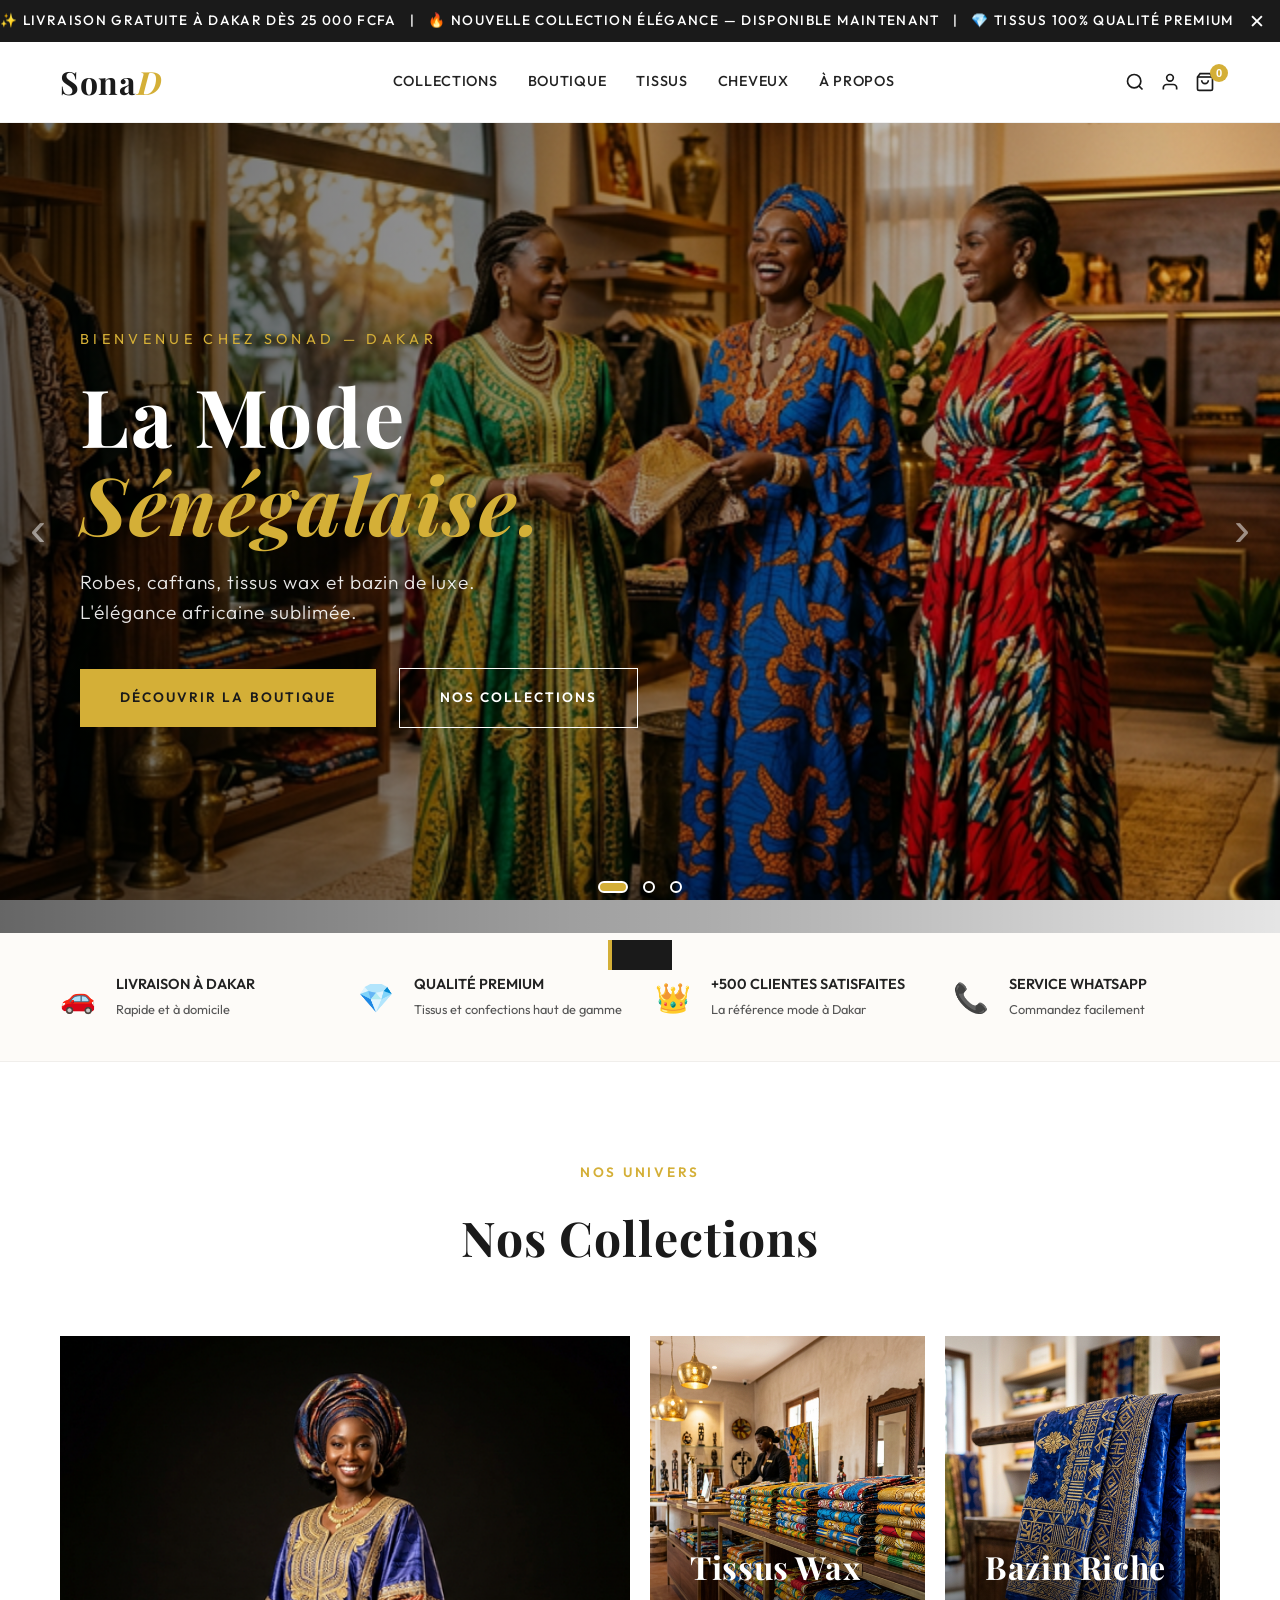
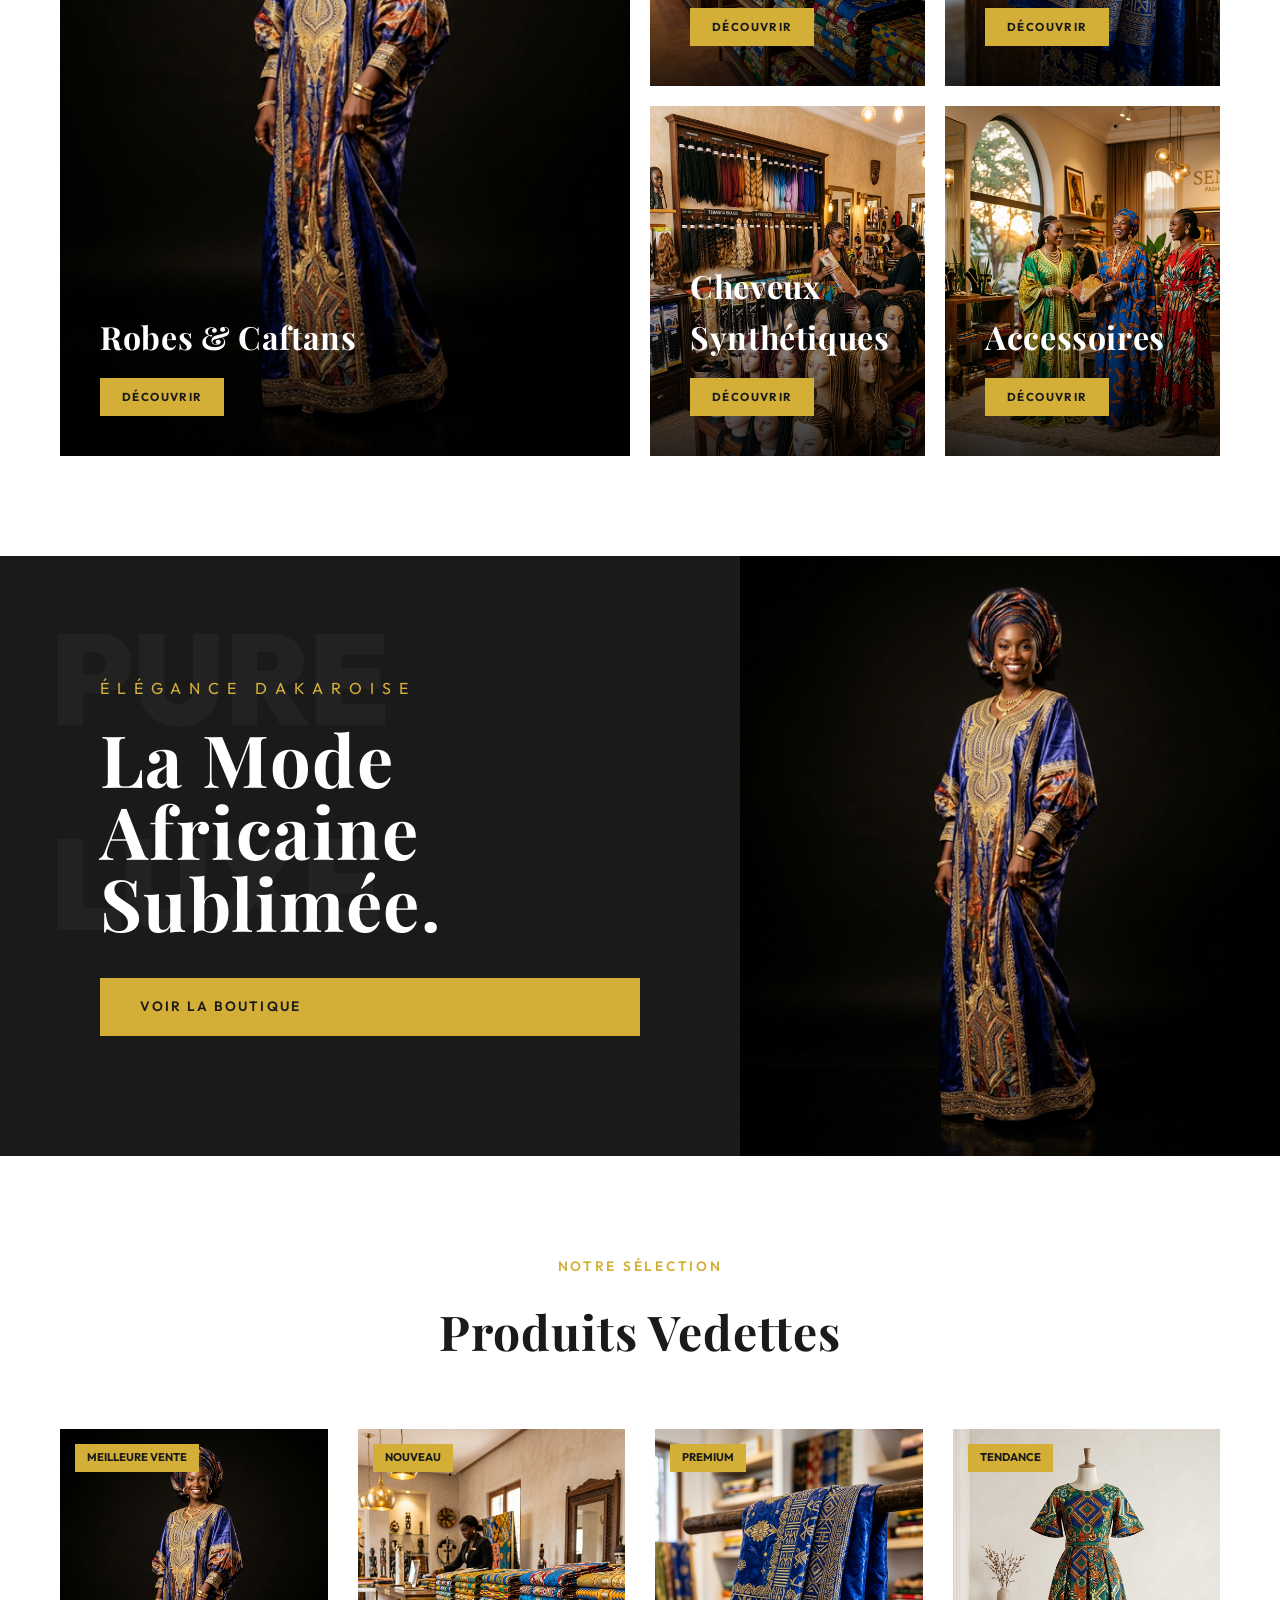
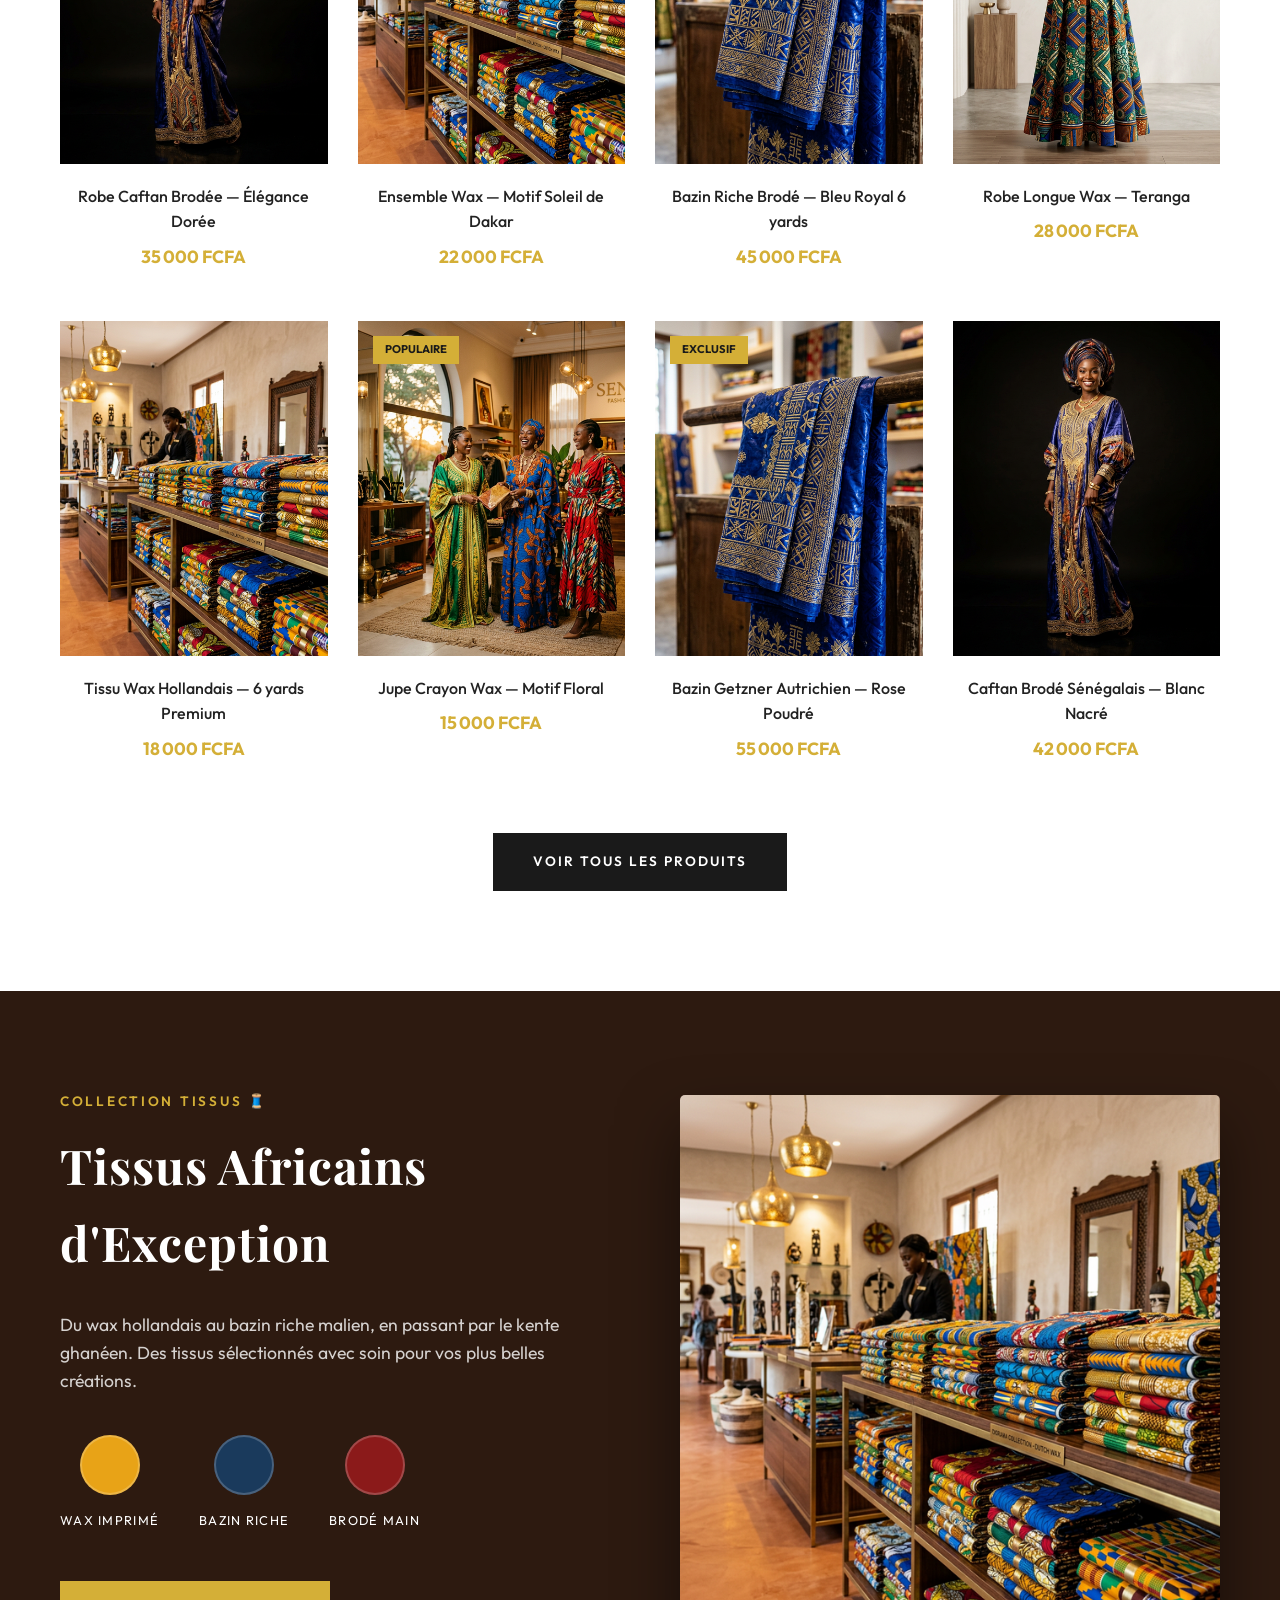
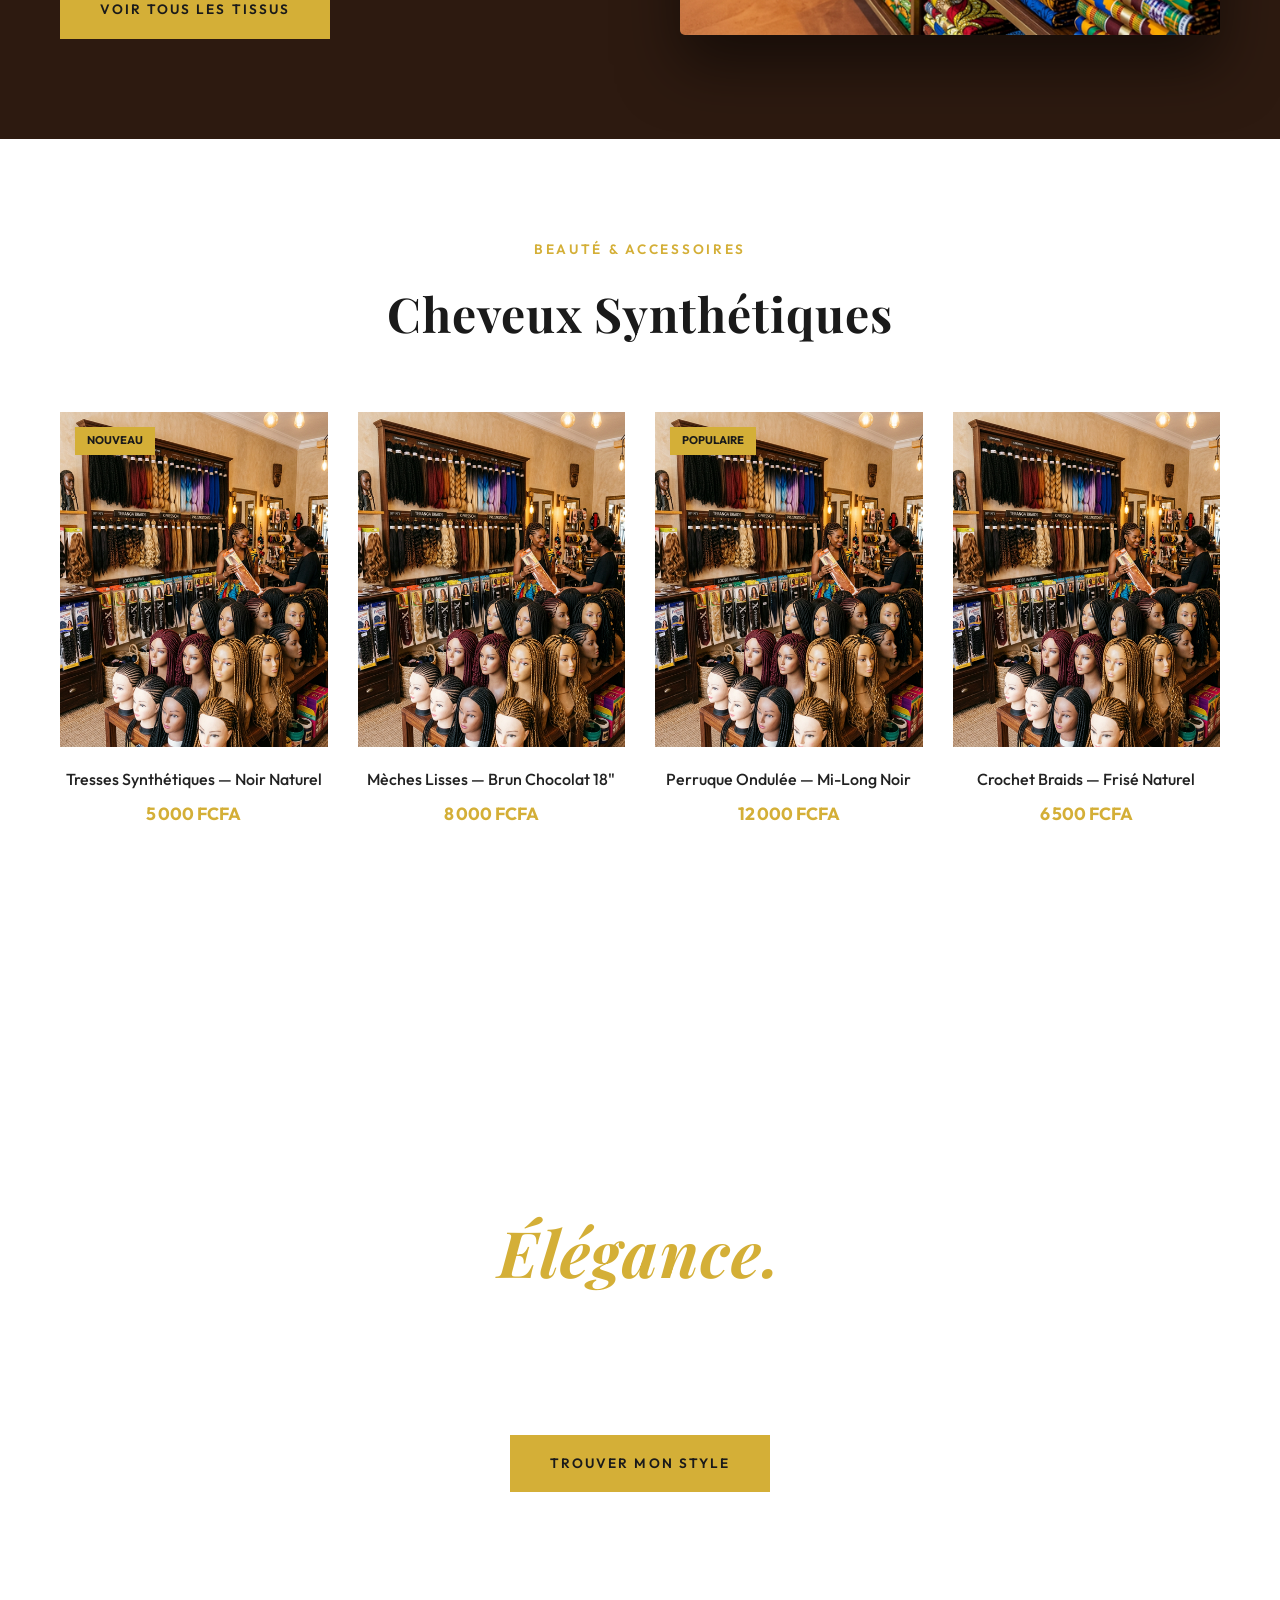
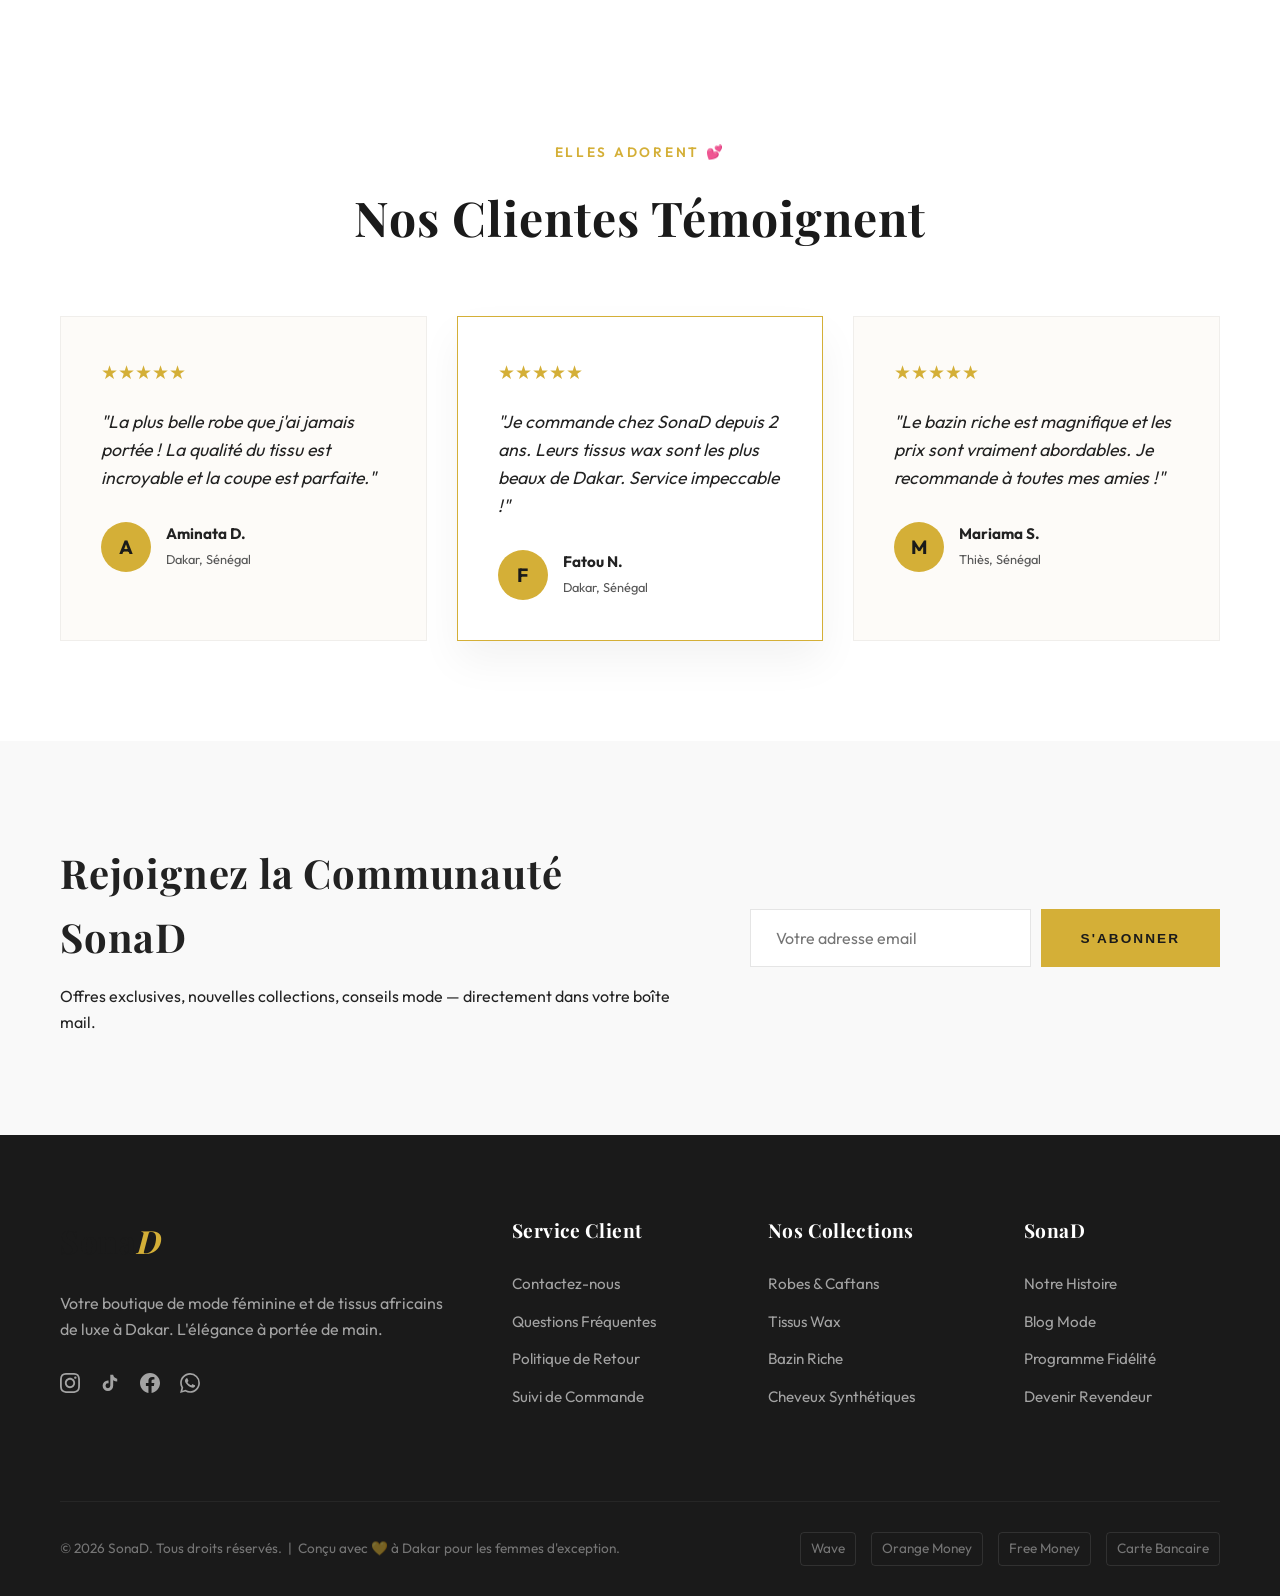
==== commit e65bddf4: "🚀 Rebrand to SonaD: Boutique Mode Dakar (FR & FCFA)" ====
--- a/index.html
+++ b/index.html
@@ -4,9 +4,9 @@
 <head>
   <meta charset="UTF-8" />
   <meta name="viewport" content="width=device-width, initial-scale=1.0" />
-  <title>SooWigs — Luxury Hair, Your Crown Your Rules</title>
+  <title>SonaD — Mode Femme & Tissus de Luxe à Dakar</title>
   <meta name="description"
-    content="SooWigs offre des perruques et extensions de cheveux de luxe 100% humains. Fullness, glamour et qualité garantie. Livraison mondiale." />
+    content="SonaD, votre boutique de mode féminine à Dakar. Robes, caftans, tissus wax, bazin riche et cheveux synthétiques. Collections exclusives, livraison partout au Sénégal." />
   <link rel="preconnect" href="https://fonts.googleapis.com" />
   <link rel="preconnect" href="https://fonts.gstatic.com" crossorigin />
   <link
@@ -17,18 +17,18 @@
 
 <body>
 
-  <!-- ======================== ANNOUNCEMENT BAR ======================== -->
+  <!-- ======================== BARRE D'ANNONCE ======================== -->
   <div class="announcement-bar" id="announcementBar">
     <div class="announcement-slider">
-      <span>✨ Livraison Mondiale Gratuite dès 150€ &nbsp;&nbsp;|&nbsp;&nbsp; 🔥 Collection Brown Girls — Disponible
-        Maintenant &nbsp;&nbsp;|&nbsp;&nbsp; 💎 Cheveux 100% Humains Garantis</span>
-      <span>✨ Livraison Mondiale Gratuite dès 150€ &nbsp;&nbsp;|&nbsp;&nbsp; 🔥 Collection Brown Girls — Disponible
-        Maintenant &nbsp;&nbsp;|&nbsp;&nbsp; 💎 Cheveux 100% Humains Garantis</span>
+      <span>✨ Livraison Gratuite à Dakar dès 25 000 FCFA &nbsp;&nbsp;|&nbsp;&nbsp; 🔥 Nouvelle Collection Élégance —
+        Disponible Maintenant &nbsp;&nbsp;|&nbsp;&nbsp; 💎 Tissus 100% Qualité Premium</span>
+      <span>✨ Livraison Gratuite à Dakar dès 25 000 FCFA &nbsp;&nbsp;|&nbsp;&nbsp; 🔥 Nouvelle Collection Élégance —
+        Disponible Maintenant &nbsp;&nbsp;|&nbsp;&nbsp; 💎 Tissus 100% Qualité Premium</span>
     </div>
     <button class="announcement-close" onclick="this.parentElement.style.display='none'">✕</button>
   </div>
 
-  <!-- ======================== HEADER ======================== -->
+  <!-- ======================== EN-TÊTE ======================== -->
   <header class="header" id="mainHeader">
     <div class="header-inner">
       <!-- Hamburger (mobile) -->
@@ -38,15 +38,15 @@
 
       <!-- Logo -->
       <a href="#" class="logo">
-        <span class="logo-soo">Soo</span><span class="logo-wigs">Wigs</span>
+        <span class="logo-sona">Sona</span><span class="logo-d">D</span>
       </a>
 
-      <!-- Nav -->
+      <!-- Navigation -->
       <nav class="nav" id="mainNav">
         <a href="#collections" class="nav-link">Collections</a>
-        <a href="#produits" class="nav-link">Produits</a>
-        <a href="#brown-girls" class="nav-link">Brown Girls</a>
-        <a href="#balayage" class="nav-link">Balayage</a>
+        <a href="#produits" class="nav-link">Boutique</a>
+        <a href="#tissus" class="nav-link">Tissus</a>
+        <a href="#cheveux" class="nav-link">Cheveux</a>
         <a href="#apropos" class="nav-link">À Propos</a>
       </nav>
 
@@ -76,61 +76,60 @@
     </div>
   </header>
 
-  <!-- Mobile Nav Overlay -->
+  <!-- Menu Mobile -->
   <div class="mobile-overlay" id="mobileOverlay">
     <button class="overlay-close" id="overlayClose" aria-label="Fermer le menu">✕</button>
     <a class="logo" href="#">
-      <span class="logo-soo">Soo</span><span class="logo-wigs">Wigs</span>
+      <span class="logo-sona">Sona</span><span class="logo-d">D</span>
     </a>
     <nav class="mobile-nav">
       <a href="#collections" class="mobile-nav-link" onclick="closeMobileMenu()">Collections</a>
-      <a href="#produits" class="mobile-nav-link" onclick="closeMobileMenu()">Produits</a>
-      <a href="#brown-girls" class="mobile-nav-link" onclick="closeMobileMenu()">Brown Girls</a>
-      <a href="#balayage" class="mobile-nav-link" onclick="closeMobileMenu()">Balayage</a>
+      <a href="#produits" class="mobile-nav-link" onclick="closeMobileMenu()">Boutique</a>
+      <a href="#tissus" class="mobile-nav-link" onclick="closeMobileMenu()">Tissus</a>
+      <a href="#cheveux" class="mobile-nav-link" onclick="closeMobileMenu()">Cheveux</a>
       <a href="#apropos" class="mobile-nav-link" onclick="closeMobileMenu()">À Propos</a>
     </nav>
   </div>
 
-  <!-- ======================== HERO ======================== -->
+  <!-- ======================== HÉRO ======================== -->
   <section class="hero" id="hero">
     <div class="hero-slides">
       <div class="hero-slide active" style="background-image: url('assets/hero_banner.png')">
         <div class="hero-overlay"></div>
         <div class="hero-content">
-          <p class="hero-eyebrow">Nouveauté — Collection Signature</p>
-          <h1 class="hero-title">Votre Couronne,<br /><em>Vos Règles.</em></h1>
-          <p class="hero-sub">Des perruques luxueuses 100% cheveux humains,<br />pensées pour les femmes qui exigent
-            l'excellence.</p>
+          <p class="hero-eyebrow">Bienvenue chez SonaD — Dakar</p>
+          <h1 class="hero-title">La Mode<br /><em>Sénégalaise.</em></h1>
+          <p class="hero-sub">Robes, caftans, tissus wax et bazin de luxe.<br />L'élégance africaine sublimée.</p>
           <div class="hero-actions">
-            <a href="#produits" class="btn btn-gold">Découvrir la Collection</a>
+            <a href="#produits" class="btn btn-gold">Découvrir la Boutique</a>
             <a href="#collections" class="btn btn-outline-light">Nos Collections</a>
           </div>
         </div>
       </div>
-      <div class="hero-slide" style="background-image: url('assets/collection_brown.png')">
+      <div class="hero-slide" style="background-image: url('assets/collection_robes.png')">
         <div class="hero-overlay"></div>
         <div class="hero-content">
-          <p class="hero-eyebrow">Nouveau Drop</p>
-          <h1 class="hero-title">Brown Girls<br /><em>Collection</em></h1>
-          <p class="hero-sub">Caramel Brown · Coco Brown · Caviar Silk</p>
+          <p class="hero-eyebrow">Nouvelle Collection</p>
+          <h1 class="hero-title">Robes &<br /><em>Caftans</em></h1>
+          <p class="hero-sub">Des pièces uniques pour chaque femme d'exception.</p>
           <div class="hero-actions">
-            <a href="#brown-girls" class="btn btn-gold">Voir la Collection</a>
-          </div>
-        </div>
-      </div>
-      <div class="hero-slide" style="background-image: url('assets/collection_balayage.png')">
+            <a href="#produits" class="btn btn-gold">Voir la Collection</a>
+          </div>
+        </div>
+      </div>
+      <div class="hero-slide" style="background-image: url('assets/collection_wax.png')">
         <div class="hero-overlay"></div>
         <div class="hero-content">
-          <p class="hero-eyebrow">Incontournable</p>
-          <h1 class="hero-title">Collection<br /><em>Balayage</em></h1>
-          <p class="hero-sub">Des dégradés somptueux qui font tourner les têtes.</p>
+          <p class="hero-eyebrow">Tissus Premium</p>
+          <h1 class="hero-title">Wax &<br /><em>Bazin Riche</em></h1>
+          <p class="hero-sub">Les plus beaux tissus africains, sélectionnés avec soin.</p>
           <div class="hero-actions">
-            <a href="#balayage" class="btn btn-gold">Shopper Balayage</a>
-          </div>
-        </div>
-      </div>
-    </div>
-    <!-- Slide Controls -->
+            <a href="#tissus" class="btn btn-gold">Explorer les Tissus</a>
+          </div>
+        </div>
+      </div>
+    </div>
+    <!-- Contrôles -->
     <div class="hero-controls" role="tablist" aria-label="Navigation du diaporama">
       <button class="hero-dot active" onclick="goToSlide(0)" aria-label="Diapositive 1" role="tab"></button>
       <button class="hero-dot" onclick="goToSlide(1)" aria-label="Diapositive 2" role="tab"></button>
@@ -140,36 +139,36 @@
     <button class="hero-arrow right" onclick="nextSlide()" aria-label="Diapositive suivante">&#8250;</button>
   </section>
 
-  <!-- ======================== FEATURE BAR ======================== -->
+  <!-- ======================== BARRE AVANTAGES ======================== -->
   <section class="feature-bar">
     <div class="container">
       <div class="feature-grid">
         <div class="feature-item">
-          <div class="feature-icon">🌍</div>
+          <div class="feature-icon">🚗</div>
           <div>
-            <strong>Livraison Mondiale</strong>
-            <span>Expédition rapide partout</span>
+            <strong>Livraison à Dakar</strong>
+            <span>Rapide et à domicile</span>
           </div>
         </div>
         <div class="feature-item">
           <div class="feature-icon">💎</div>
           <div>
-            <strong>Cheveux Bruts</strong>
-            <span>100% Human Hair Raw</span>
+            <strong>Qualité Premium</strong>
+            <span>Tissus et confections haut de gamme</span>
           </div>
         </div>
         <div class="feature-item">
           <div class="feature-icon">👑</div>
           <div>
-            <strong>+1000 Perruques Vendues</strong>
-            <span>Rejoignez nos clientes satisfaites</span>
+            <strong>+500 Clientes Satisfaites</strong>
+            <span>La référence mode à Dakar</span>
           </div>
         </div>
         <div class="feature-item">
-          <div class="feature-icon">✨</div>
+          <div class="feature-icon">📞</div>
           <div>
-            <strong>Luxe Garanti</strong>
-            <span>Qualité premium authentique</span>
+            <strong>Service WhatsApp</strong>
+            <span>Commandez facilement</span>
           </div>
         </div>
       </div>
@@ -181,61 +180,61 @@
     <div class="container">
       <div class="section-header">
         <p class="section-eyebrow">Nos Univers</p>
-        <h2 class="section-title">Shop by Collection</h2>
+        <h2 class="section-title">Nos Collections</h2>
       </div>
       <div class="collections-grid">
         <div class="collection-card big">
-          <img src="assets/collection_brown.png" alt="Brown Girls Collection" loading="lazy" />
+          <img src="assets/collection_robes.png" alt="Collection Robes & Caftans" loading="lazy" />
           <div class="collection-card-overlay">
-            <h3>Brown Girls</h3>
-            <a href="#brown-girls" class="btn btn-gold-sm">Découvrir</a>
+            <h3>Robes & Caftans</h3>
+            <a href="#produits" class="btn btn-gold-sm">Découvrir</a>
           </div>
         </div>
         <div class="collection-card">
-          <img src="assets/collection_balayage.png" alt="Balayage Collection" loading="lazy" />
+          <img src="assets/collection_wax.png" alt="Tissus Wax" loading="lazy" />
           <div class="collection-card-overlay">
-            <h3>Balayage</h3>
-            <a href="#balayage" class="btn btn-gold-sm">Découvrir</a>
+            <h3>Tissus Wax</h3>
+            <a href="#tissus" class="btn btn-gold-sm">Découvrir</a>
           </div>
         </div>
         <div class="collection-card">
-          <img src="assets/collection_raw.png" alt="Raw Vietnamese Hair" loading="lazy" />
+          <img src="assets/collection_bazin.png" alt="Bazin Riche" loading="lazy" />
           <div class="collection-card-overlay">
-            <h3>Cheveux Bruts Vietnamiens</h3>
+            <h3>Bazin Riche</h3>
+            <a href="#tissus" class="btn btn-gold-sm">Découvrir</a>
+          </div>
+        </div>
+        <div class="collection-card">
+          <img src="assets/collection_cheveux.png" alt="Cheveux Synthétiques" loading="lazy" />
+          <div class="collection-card-overlay">
+            <h3>Cheveux Synthétiques</h3>
+            <a href="#cheveux" class="btn btn-gold-sm">Découvrir</a>
+          </div>
+        </div>
+        <div class="collection-card">
+          <img src="assets/hero_banner.png" alt="Accessoires" loading="lazy" />
+          <div class="collection-card-overlay">
+            <h3>Accessoires</h3>
             <a href="#produits" class="btn btn-gold-sm">Découvrir</a>
           </div>
         </div>
-        <div class="collection-card">
-          <img src="assets/hero_banner.png" alt="Indian Hair" loading="lazy" />
-          <div class="collection-card-overlay">
-            <h3>Indian Hair</h3>
-            <a href="#produits" class="btn btn-gold-sm">Découvrir</a>
-          </div>
-        </div>
-        <div class="collection-card">
-          <img src="assets/product_wig2.png" alt="Vietnamese Virgin" loading="lazy" />
-          <div class="collection-card-overlay">
-            <h3>Vietnamese Virgin</h3>
-            <a href="#produits" class="btn btn-gold-sm">Découvrir</a>
-          </div>
-        </div>
-      </div>
-    </div>
-  </section>
-
-  <!-- ======================== LUXURY BANNER ======================== -->
+      </div>
+    </div>
+  </section>
+
+  <!-- ======================== BANNIÈRE LUXE ======================== -->
   <section class="luxury-banner">
     <div class="luxury-banner-content">
-      <p class="luxury-eyebrow">Pure Hair Lustre</p>
-      <h2>Luxury Hair.<br />De la Racine<br />à la Pointe.</h2>
-      <a href="#produits" class="btn btn-gold">Shop Now</a>
+      <p class="luxury-eyebrow">Élégance Dakaroise</p>
+      <h2>La Mode<br />Africaine<br />Sublimée.</h2>
+      <a href="#produits" class="btn btn-gold">Voir la Boutique</a>
     </div>
     <div class="luxury-banner-img">
-      <img src="assets/collection_raw.png" alt="Luxury Hair SooWigs" />
-    </div>
-  </section>
-
-  <!-- ======================== FEATURED PRODUCTS ======================== -->
+      <img src="assets/collection_robes.png" alt="Mode SonaD Dakar" />
+    </div>
+  </section>
+
+  <!-- ======================== PRODUITS VEDETTES ======================== -->
   <section class="section" id="produits">
     <div class="container">
       <div class="section-header">
@@ -243,7 +242,7 @@
         <h2 class="section-title">Produits Vedettes</h2>
       </div>
       <div class="products-grid" id="productsGrid">
-        <!-- Products injected by JS -->
+        <!-- Injecté par JS -->
       </div>
       <div class="cta-center">
         <a href="#" class="btn btn-dark">Voir Tous les Produits</a>
@@ -251,100 +250,101 @@
     </div>
   </section>
 
-  <!-- ======================== BROWN GIRLS ======================== -->
-  <section class="section brown-section" id="brown-girls">
+  <!-- ======================== SECTION TISSUS ======================== -->
+  <section class="section brown-section" id="tissus">
     <div class="container">
       <div class="brown-inner">
         <div class="brown-text">
-          <p class="section-eyebrow light">Nouveau Drop ✨</p>
-          <h2 class="section-title light">The Brown Girls<br />Collection</h2>
-          <p class="brown-desc">Trois teintes soigneusement sélectionnées pour sublimer toutes les carnations. Du plus
-            chaud au plus profond.</p>
+          <p class="section-eyebrow light">Collection Tissus 🧵</p>
+          <h2 class="section-title light">Tissus Africains<br />d'Exception</h2>
+          <p class="brown-desc">Du wax hollandais au bazin riche malien, en passant par le kente ghanéen. Des tissus
+            sélectionnés avec soin pour vos plus belles créations.</p>
           <div class="brown-shades">
             <div class="shade-item">
-              <div class="shade-dot" style="background: #C68B3B;"></div>
-              <span>Caramel Brown</span>
+              <div class="shade-dot" style="background: #E8A317;"></div>
+              <span>Wax Imprimé</span>
             </div>
             <div class="shade-item">
-              <div class="shade-dot" style="background: #5C3317;"></div>
-              <span>Coco Brown</span>
+              <div class="shade-dot" style="background: #1A3A5C;"></div>
+              <span>Bazin Riche</span>
             </div>
             <div class="shade-item">
-              <div class="shade-dot" style="background: #1A0A00;"></div>
-              <span>Caviar Silk</span>
-            </div>
-          </div>
-          <a href="#produits" class="btn btn-gold">Shopper la Collection</a>
+              <div class="shade-dot" style="background: #8B1A1A;"></div>
+              <span>Brodé Main</span>
+            </div>
+          </div>
+          <a href="#produits" class="btn btn-gold">Voir tous les Tissus</a>
         </div>
         <div class="brown-img">
-          <img src="assets/collection_brown.png" alt="Brown Girls Collection SooWigs" />
-        </div>
-      </div>
-    </div>
-  </section>
-
-  <!-- ======================== BALAYAGE ======================== -->
-  <section class="section" id="balayage">
+          <img src="assets/collection_wax.png" alt="Tissus Africains SonaD" />
+        </div>
+      </div>
+    </div>
+  </section>
+
+  <!-- ======================== CHEVEUX SYNTHÉTIQUES ======================== -->
+  <section class="section" id="cheveux">
     <div class="container">
       <div class="section-header">
-        <p class="section-eyebrow">Couleur &amp; Glamour</p>
-        <h2 class="section-title">Collection Balayage</h2>
-      </div>
-      <div class="balayage-grid" id="balayageGrid">
-        <!-- Injected by JS -->
-      </div>
-    </div>
-  </section>
-
-  <!-- ======================== HOW-TO BANNER ======================== -->
+        <p class="section-eyebrow">Beauté & Accessoires</p>
+        <h2 class="section-title">Cheveux Synthétiques</h2>
+      </div>
+      <div class="balayage-grid" id="cheveuxGrid">
+        <!-- Injecté par JS -->
+      </div>
+    </div>
+  </section>
+
+  <!-- ======================== BANNIÈRE INSPIRATION ======================== -->
   <section class="howto-banner">
     <div class="howto-content">
-      <h2>Bouclez Vos Cheveux<br /><em>Comme Une Pro.</em></h2>
-      <p>Nos cheveux bruts tiennent les boucles parfaitement — vous verrez la différence.</p>
-      <a href="#produits" class="btn btn-gold">Trouver Mon Look</a>
-    </div>
-  </section>
-
-  <!-- ======================== TESTIMONIALS ======================== -->
+      <h2>Sublimez Votre<br /><em>Élégance.</em></h2>
+      <p>Chaque pièce SonaD est pensée pour les femmes qui célèbrent leur beauté et leur culture.</p>
+      <a href="#produits" class="btn btn-gold">Trouver Mon Style</a>
+    </div>
+  </section>
+
+  <!-- ======================== TÉMOIGNAGES ======================== -->
   <section class="section testimonials-section" id="apropos">
     <div class="container">
       <div class="section-header">
         <p class="section-eyebrow">Elles adorent 💕</p>
-        <h2 class="section-title">Les Clientes Parlent</h2>
+        <h2 class="section-title">Nos Clientes Témoignent</h2>
       </div>
       <div class="testimonials-grid">
         <div class="testimonial-card">
           <div class="stars">★★★★★</div>
-          <p>"La plus belle perruque que j'ai jamais portée ! Si douce, si naturelle. Je ne changerai pour rien au
-            monde."</p>
+          <p>"La plus belle robe que j'ai jamais portée ! La qualité du tissu est incroyable et la coupe est parfaite."
+          </p>
           <div class="testimonial-author">
             <div class="author-avatar">A</div>
             <div>
               <strong>Aminata D.</strong>
-              <span>Abidjan, Côte d'Ivoire</span>
+              <span>Dakar, Sénégal</span>
             </div>
           </div>
         </div>
         <div class="testimonial-card featured">
           <div class="stars">★★★★★</div>
-          <p>"Tellement douce et magnifique ! La qualité est incomparable — j'en suis à ma 3ème commande chez SooWigs !"
+          <p>"Je commande chez SonaD depuis 2 ans. Leurs tissus wax sont les plus beaux de Dakar. Service impeccable !"
           </p>
           <div class="testimonial-author">
             <div class="author-avatar">F</div>
             <div>
               <strong>Fatou N.</strong>
-              <span>Paris, France</span>
+              <span>Dakar, Sénégal</span>
             </div>
           </div>
         </div>
         <div class="testimonial-card">
           <div class="stars">★★★★★</div>
-          <p>"Pleine et impeccable ! Tous les compliments à chaque fois que je la porte. Livraison ultra rapide !"</p>
+          <p>"Le bazin riche est magnifique et les prix sont vraiment abordables. Je recommande à toutes mes amies !"
+          </p>
           <div class="testimonial-author">
-            <div class="author-avatar">S</div>
+            <div class="author-avatar">M</div>
             <div>
-              <strong>Sophia K.</strong>
-              <span>Accra, Ghana</span>
+              <strong>Mariama S.</strong>
+              <span>Thiès, Sénégal</span>
             </div>
           </div>
         </div>
@@ -357,8 +357,8 @@
     <div class="container">
       <div class="newsletter-inner">
         <div class="newsletter-text">
-          <h2>Rejoignez le Cercle SooWigs</h2>
-          <p>Offres exclusives, nouveaux drops, conseils beauté — directement dans votre boîte mail.</p>
+          <h2>Rejoignez la Communauté SonaD</h2>
+          <p>Offres exclusives, nouvelles collections, conseils mode — directement dans votre boîte mail.</p>
         </div>
         <form class="newsletter-form" onsubmit="subscribeNewsletter(event)">
           <input type="email" id="newsletterEmail" placeholder="Votre adresse email" required />
@@ -368,15 +368,15 @@
     </div>
   </section>
 
-  <!-- ======================== FOOTER ======================== -->
+  <!-- ======================== PIED DE PAGE ======================== -->
   <footer class="footer">
     <div class="container">
       <div class="footer-grid">
         <div class="footer-brand">
           <a href="#" class="logo footer-logo">
-            <span class="logo-soo">Soo</span><span class="logo-wigs">Wigs</span>
+            <span class="logo-sona">Sona</span><span class="logo-d">D</span>
           </a>
-          <p>Des perruques et extensions de cheveux 100% humains d'une qualité luxueuse. Votre couronne, vos règles.</p>
+          <p>Votre boutique de mode féminine et de tissus africains de luxe à Dakar. L'élégance à portée de main.</p>
           <div class="social-links">
             <a href="#" aria-label="Instagram" class="social-link">
               <svg viewBox="0 0 24 24" width="20" height="20" fill="currentColor">
@@ -396,6 +396,12 @@
                   d="M24 12.073c0-6.627-5.373-12-12-12s-12 5.373-12 12c0 5.99 4.388 10.954 10.125 11.854v-8.385H7.078v-3.47h3.047V9.43c0-3.007 1.792-4.669 4.533-4.669 1.312 0 2.686.235 2.686.235v2.953H15.83c-1.491 0-1.956.925-1.956 1.874v2.25h3.328l-.532 3.47h-2.796v8.385C19.612 23.027 24 18.062 24 12.073z" />
               </svg>
             </a>
+            <a href="#" aria-label="WhatsApp" class="social-link">
+              <svg viewBox="0 0 24 24" width="20" height="20" fill="currentColor">
+                <path
+                  d="M17.472 14.382c-.297-.149-1.758-.867-2.03-.967-.273-.099-.471-.148-.67.15-.197.297-.767.966-.94 1.164-.173.199-.347.223-.644.075-.297-.15-1.255-.463-2.39-1.475-.883-.788-1.48-1.761-1.653-2.059-.173-.297-.018-.458.13-.606.134-.133.298-.347.446-.52.149-.174.198-.298.298-.497.099-.198.05-.371-.025-.52-.075-.149-.669-1.612-.916-2.207-.242-.579-.487-.5-.669-.51-.173-.008-.371-.01-.57-.01-.198 0-.52.074-.792.372-.272.297-1.04 1.016-1.04 2.479 0 1.462 1.065 2.875 1.213 3.074.149.198 2.096 3.2 5.077 4.487.709.306 1.262.489 1.694.625.712.227 1.36.195 1.871.118.571-.085 1.758-.719 2.006-1.413.248-.694.248-1.289.173-1.413-.074-.124-.272-.198-.57-.347m-5.421 7.403h-.004a9.87 9.87 0 01-5.031-1.378l-.361-.214-3.741.982.998-3.648-.235-.374a9.86 9.86 0 01-1.51-5.26c.001-5.45 4.436-9.884 9.888-9.884 2.64 0 5.122 1.03 6.988 2.898a9.825 9.825 0 012.893 6.994c-.003 5.45-4.437 9.884-9.885 9.884m8.413-18.297A11.815 11.815 0 0012.05 0C5.495 0 .16 5.335.157 11.892c0 2.096.547 4.142 1.588 5.945L.057 24l6.305-1.654a11.882 11.882 0 005.683 1.448h.005c6.554 0 11.89-5.335 11.893-11.893a11.821 11.821 0 00-3.48-8.413z" />
+              </svg>
+            </a>
           </div>
         </div>
 
@@ -403,46 +409,46 @@
           <h4>Service Client</h4>
           <ul>
             <li><a href="#">Contactez-nous</a></li>
-            <li><a href="#">FAQ</a></li>
+            <li><a href="#">Questions Fréquentes</a></li>
             <li><a href="#">Politique de Retour</a></li>
             <li><a href="#">Suivi de Commande</a></li>
           </ul>
         </div>
 
         <div class="footer-col">
-          <h4>Cheveux de Luxe</h4>
+          <h4>Nos Collections</h4>
           <ul>
-            <li><a href="#">Collection Brown Girls</a></li>
-            <li><a href="#">Collection Balayage</a></li>
-            <li><a href="#">Indian Hair</a></li>
-            <li><a href="#">Vietnamese Raw</a></li>
+            <li><a href="#">Robes & Caftans</a></li>
+            <li><a href="#">Tissus Wax</a></li>
+            <li><a href="#">Bazin Riche</a></li>
+            <li><a href="#">Cheveux Synthétiques</a></li>
           </ul>
         </div>
 
         <div class="footer-col">
-          <h4>SooWigs</h4>
+          <h4>SonaD</h4>
           <ul>
             <li><a href="#">Notre Histoire</a></li>
-            <li><a href="#">Blog Beauté</a></li>
-            <li><a href="#">Programme VIP</a></li>
-            <li><a href="#">Affiliation</a></li>
+            <li><a href="#">Blog Mode</a></li>
+            <li><a href="#">Programme Fidélité</a></li>
+            <li><a href="#">Devenir Revendeur</a></li>
           </ul>
         </div>
       </div>
 
       <div class="footer-bottom">
-        <p>© 2026 SooWigs. Tous droits réservés. &nbsp;|&nbsp; Conçu avec 💛 pour les femmes d'exception.</p>
+        <p>© 2026 SonaD. Tous droits réservés. &nbsp;|&nbsp; Conçu avec 💛 à Dakar pour les femmes d'exception.</p>
         <div class="payment-icons">
-          <span class="pay-badge">VISA</span>
-          <span class="pay-badge">Mastercard</span>
-          <span class="pay-badge">PayPal</span>
-          <span class="pay-badge">Apple Pay</span>
+          <span class="pay-badge">Wave</span>
+          <span class="pay-badge">Orange Money</span>
+          <span class="pay-badge">Free Money</span>
+          <span class="pay-badge">Carte Bancaire</span>
         </div>
       </div>
     </div>
   </footer>
 
-  <!-- ======================== CART DRAWER ======================== -->
+  <!-- ======================== TIROIR PANIER ======================== -->
   <div class="cart-overlay" id="cartOverlay" onclick="closeCart()"></div>
   <div class="cart-drawer" id="cartDrawer">
     <div class="cart-header">
@@ -453,19 +459,19 @@
       <div class="cart-empty">
         <div class="cart-empty-icon">🛍️</div>
         <p>Votre panier est vide.</p>
-        <a href="#produits" class="btn btn-gold" onclick="closeCart()">Commencer à Shopper</a>
+        <a href="#produits" class="btn btn-gold" onclick="closeCart()">Commencer vos Achats</a>
       </div>
     </div>
     <div class="cart-footer" id="cartFooter" style="display:none">
       <div class="cart-total">
         <span>Total</span>
-        <strong id="cartTotal">0 €</strong>
+        <strong id="cartTotal">0 FCFA</strong>
       </div>
       <button class="btn btn-gold btn-full">Passer la Commande</button>
     </div>
   </div>
 
-  <!-- Toast notification -->
+  <!-- Notification -->
   <div class="toast" id="toast"></div>
 
   <script src="js/main.js"></script>
--- a/css/style.css
+++ b/css/style.css
@@ -1,5 +1,5 @@
 /* ==========================================================================
-   SooWigs Premium Design System
+   SonaD Premium Design System — Mode Femme & Tissus — Dakar, Sénégal
    ========================================================================== */
 
 :root {
@@ -160,11 +160,11 @@
   font-weight: 700;
 }
 
-.logo-soo {
+.logo-sona {
   color: var(--primary);
 }
 
-.logo-wigs {
+.logo-d {
   color: var(--secondary);
   font-style: italic;
 }
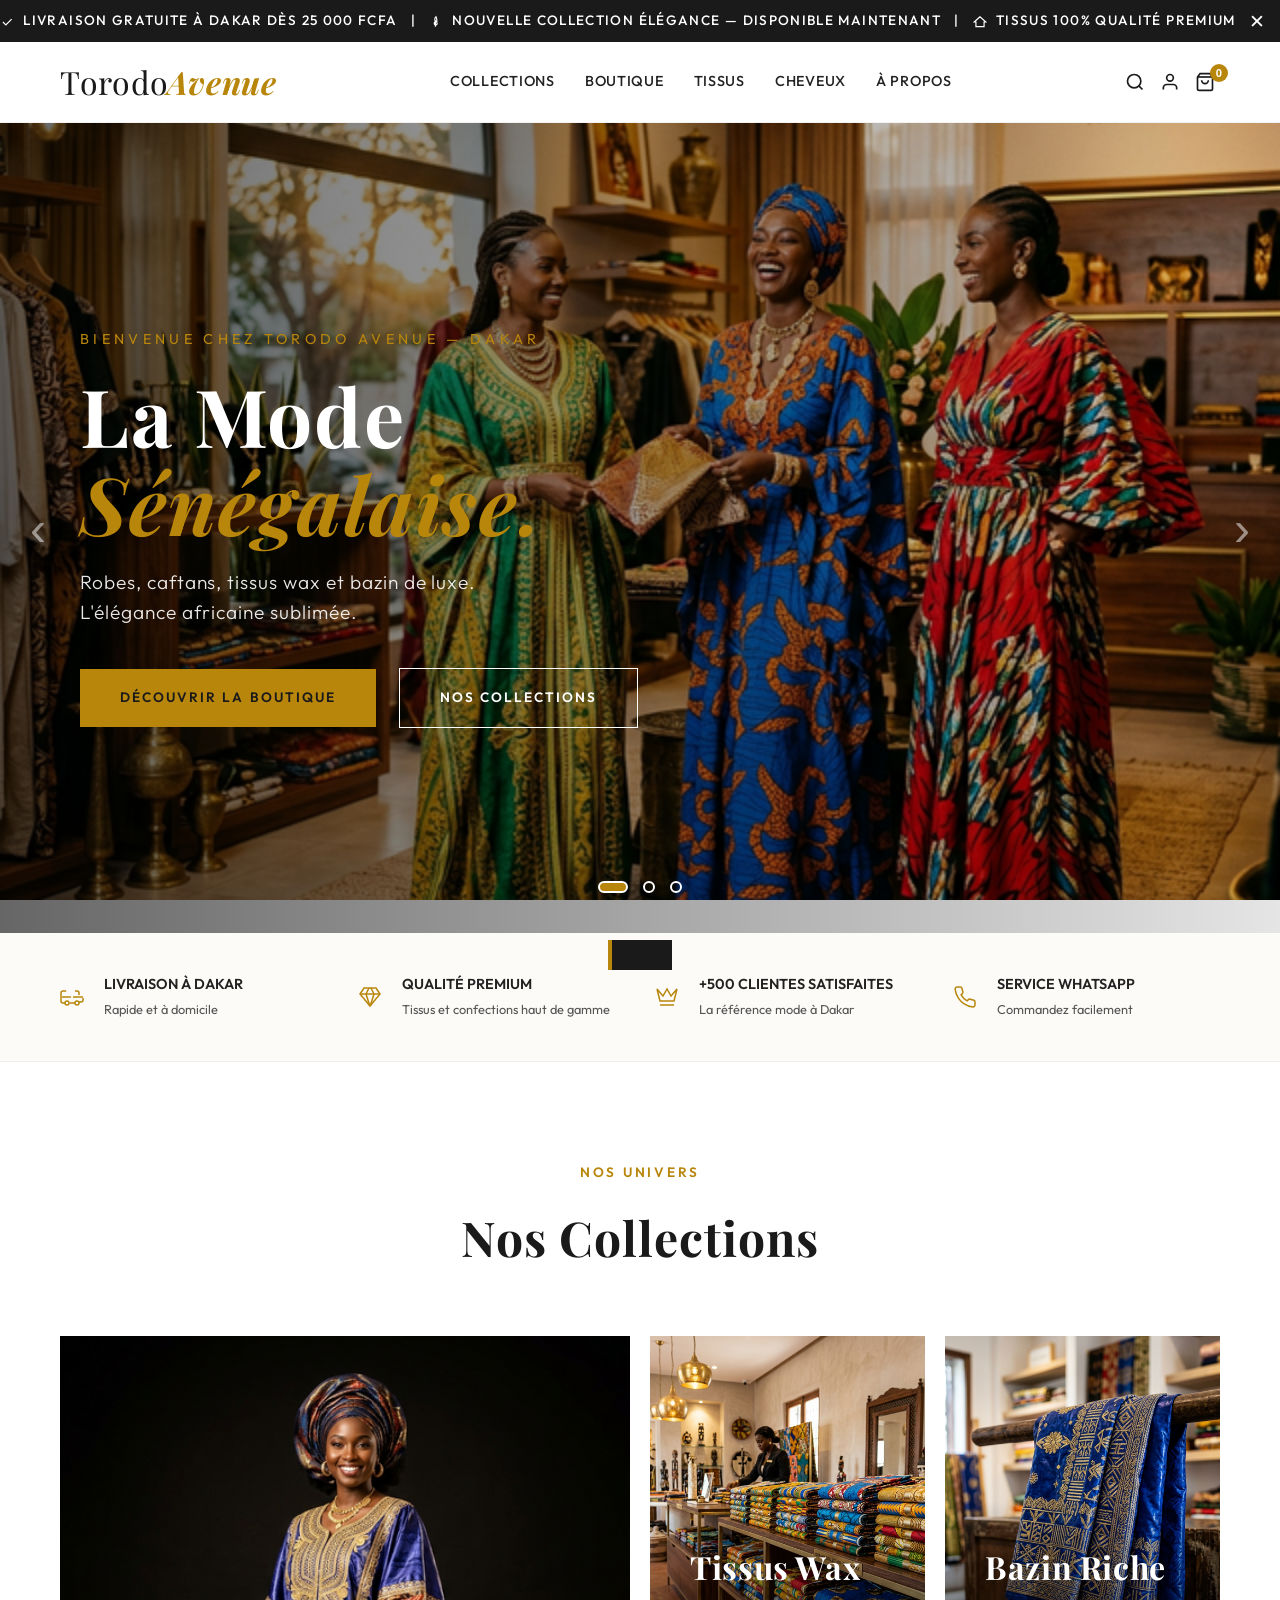
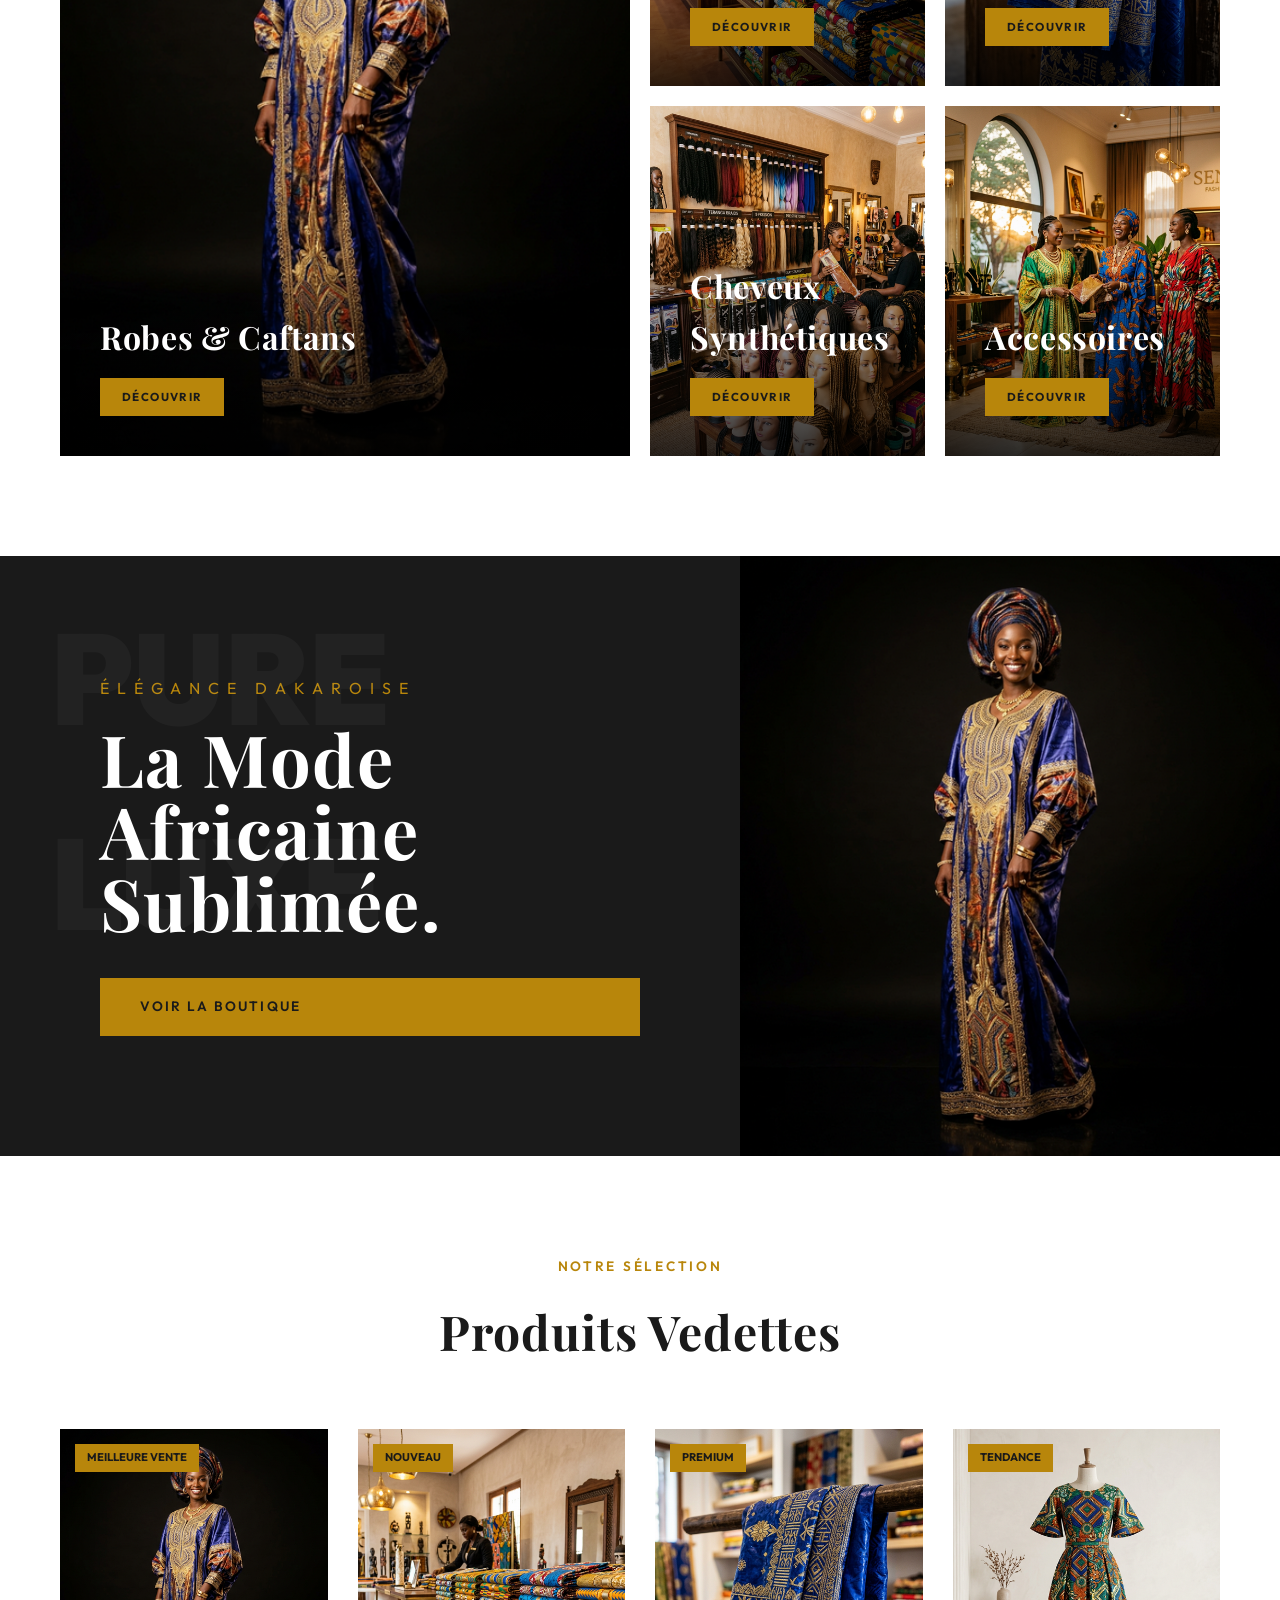
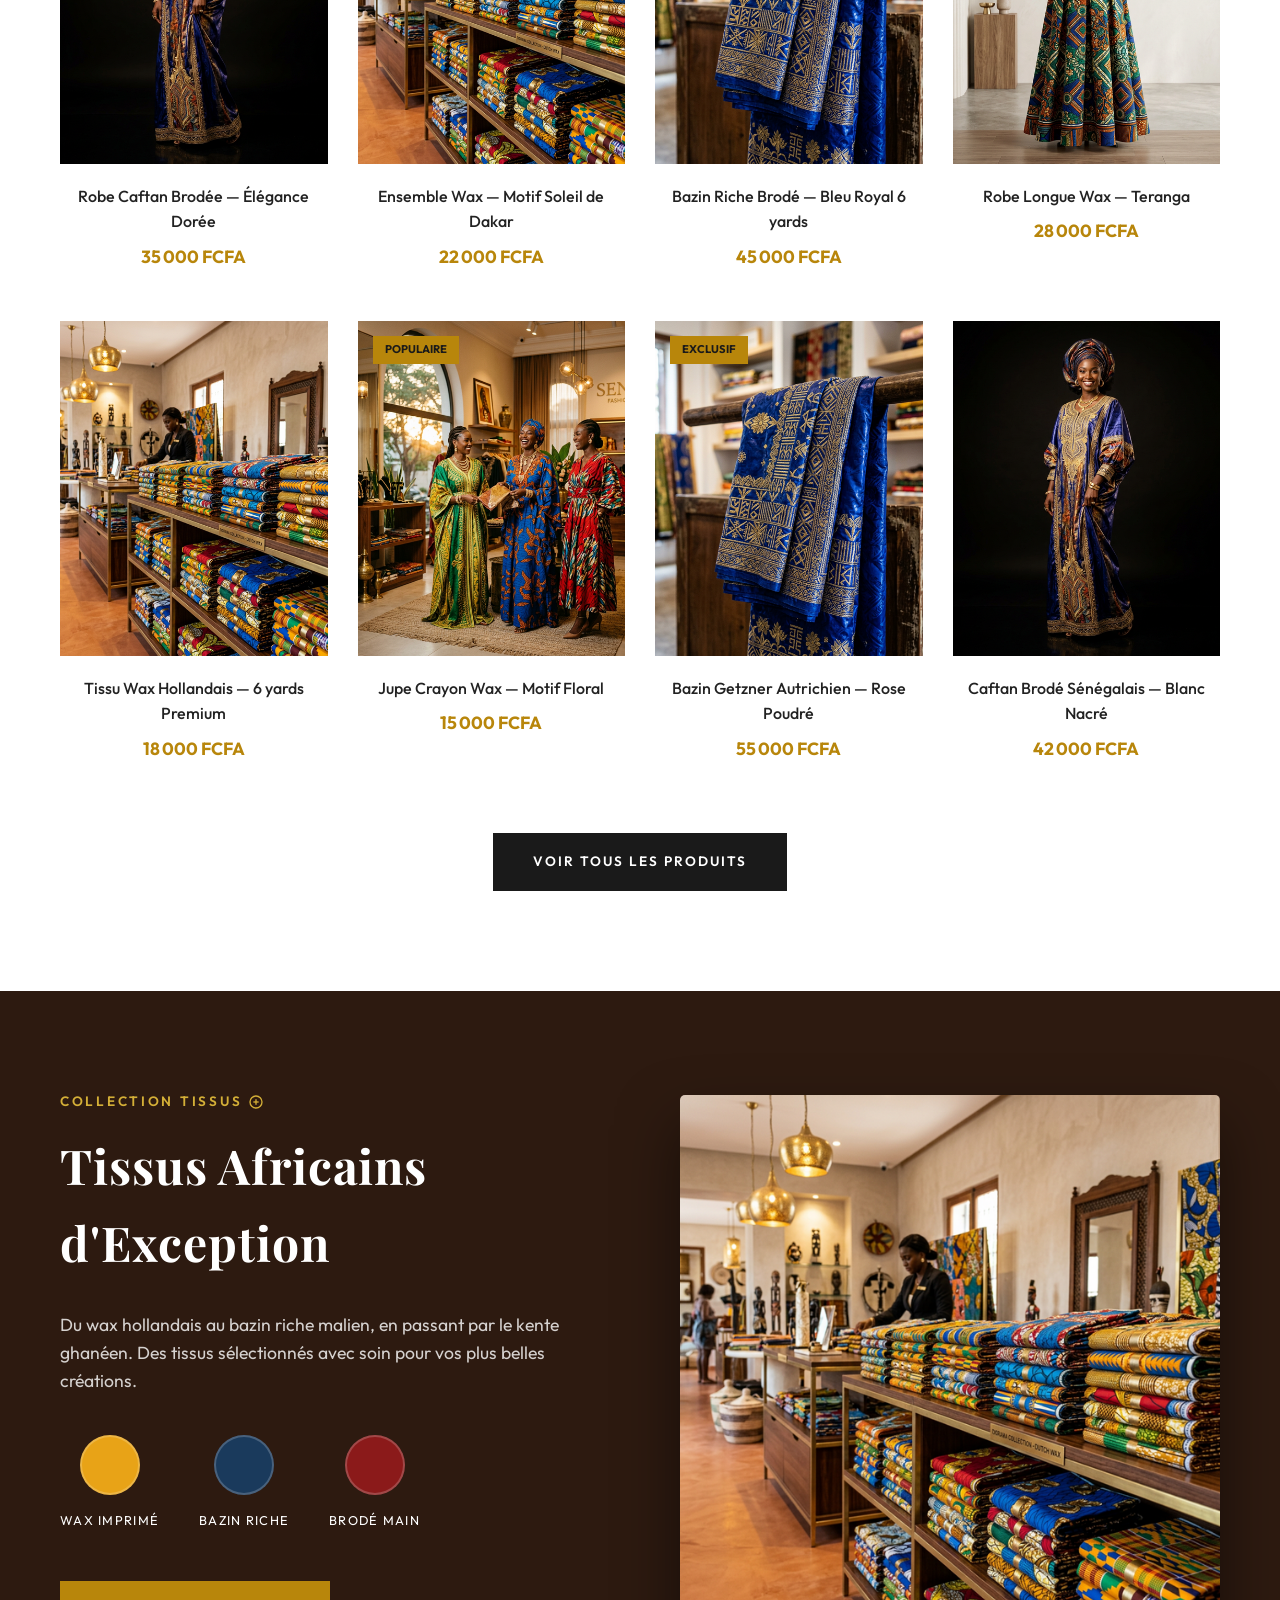
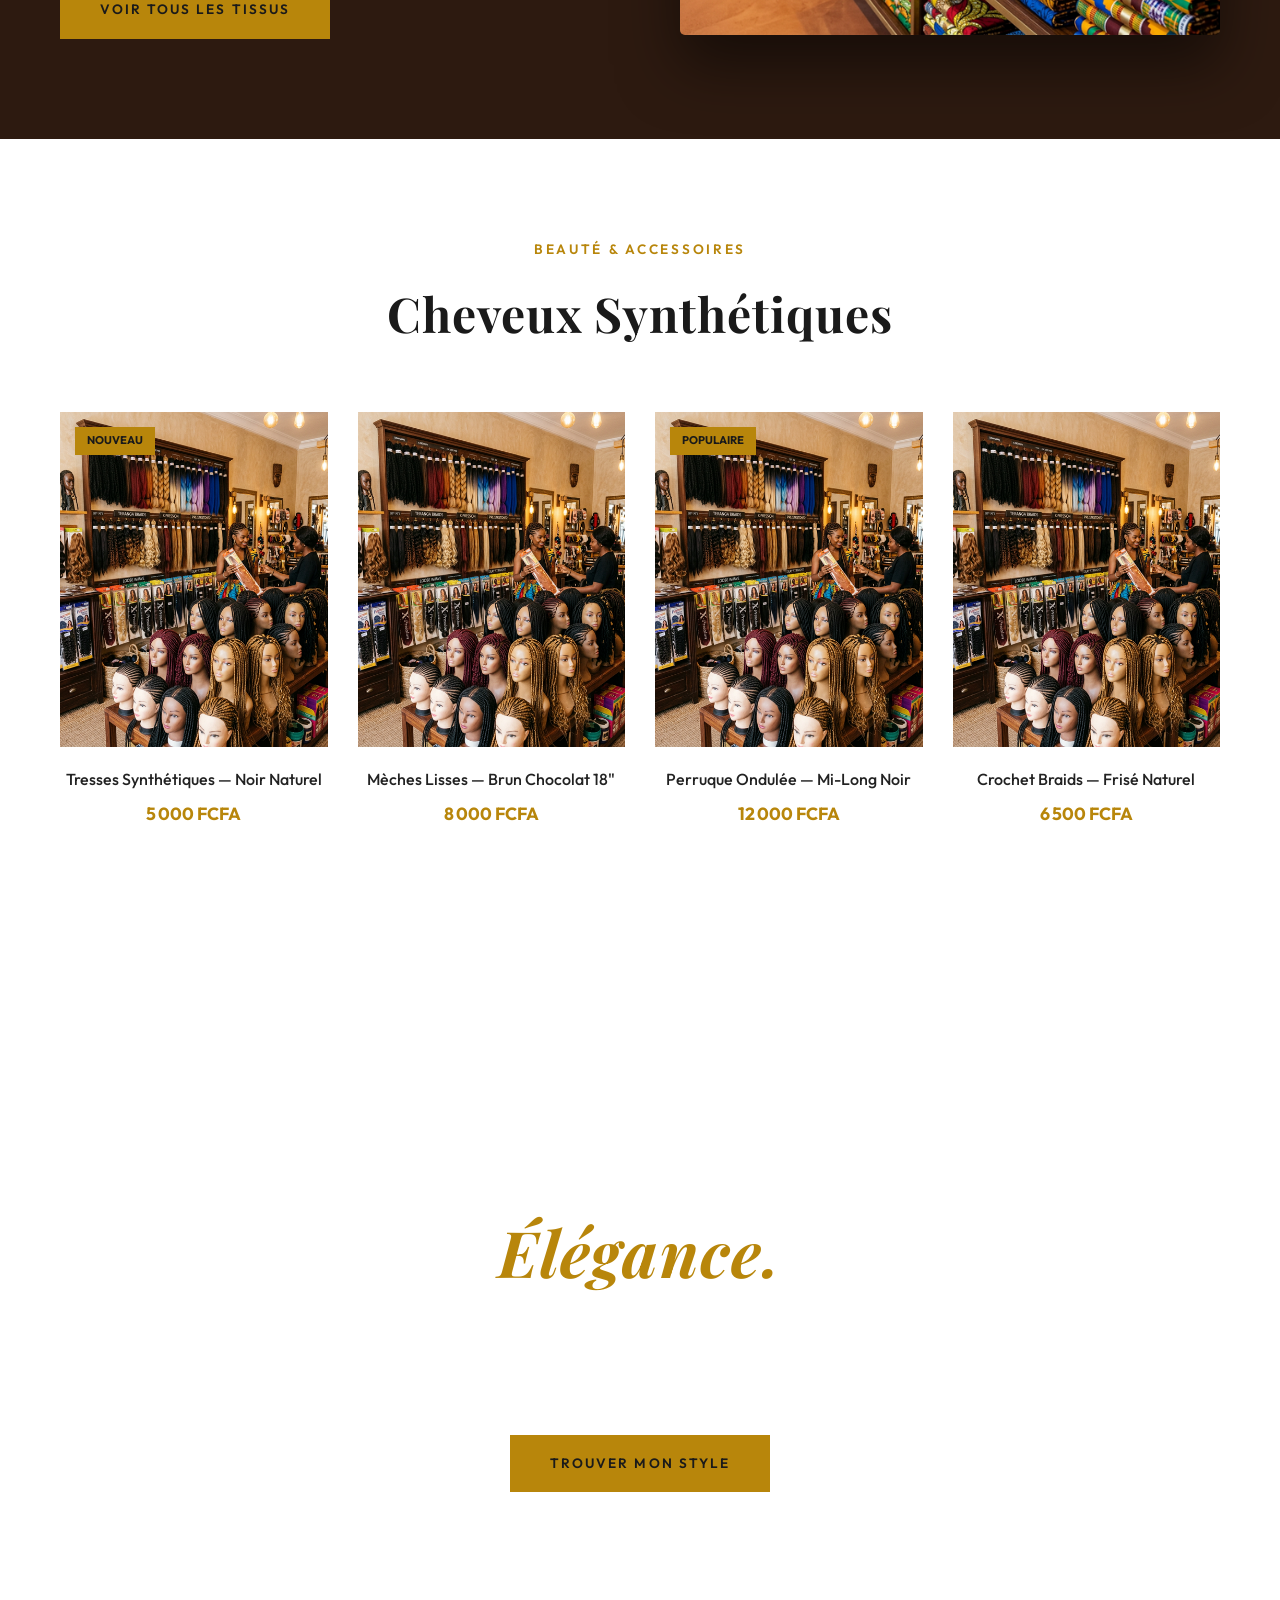
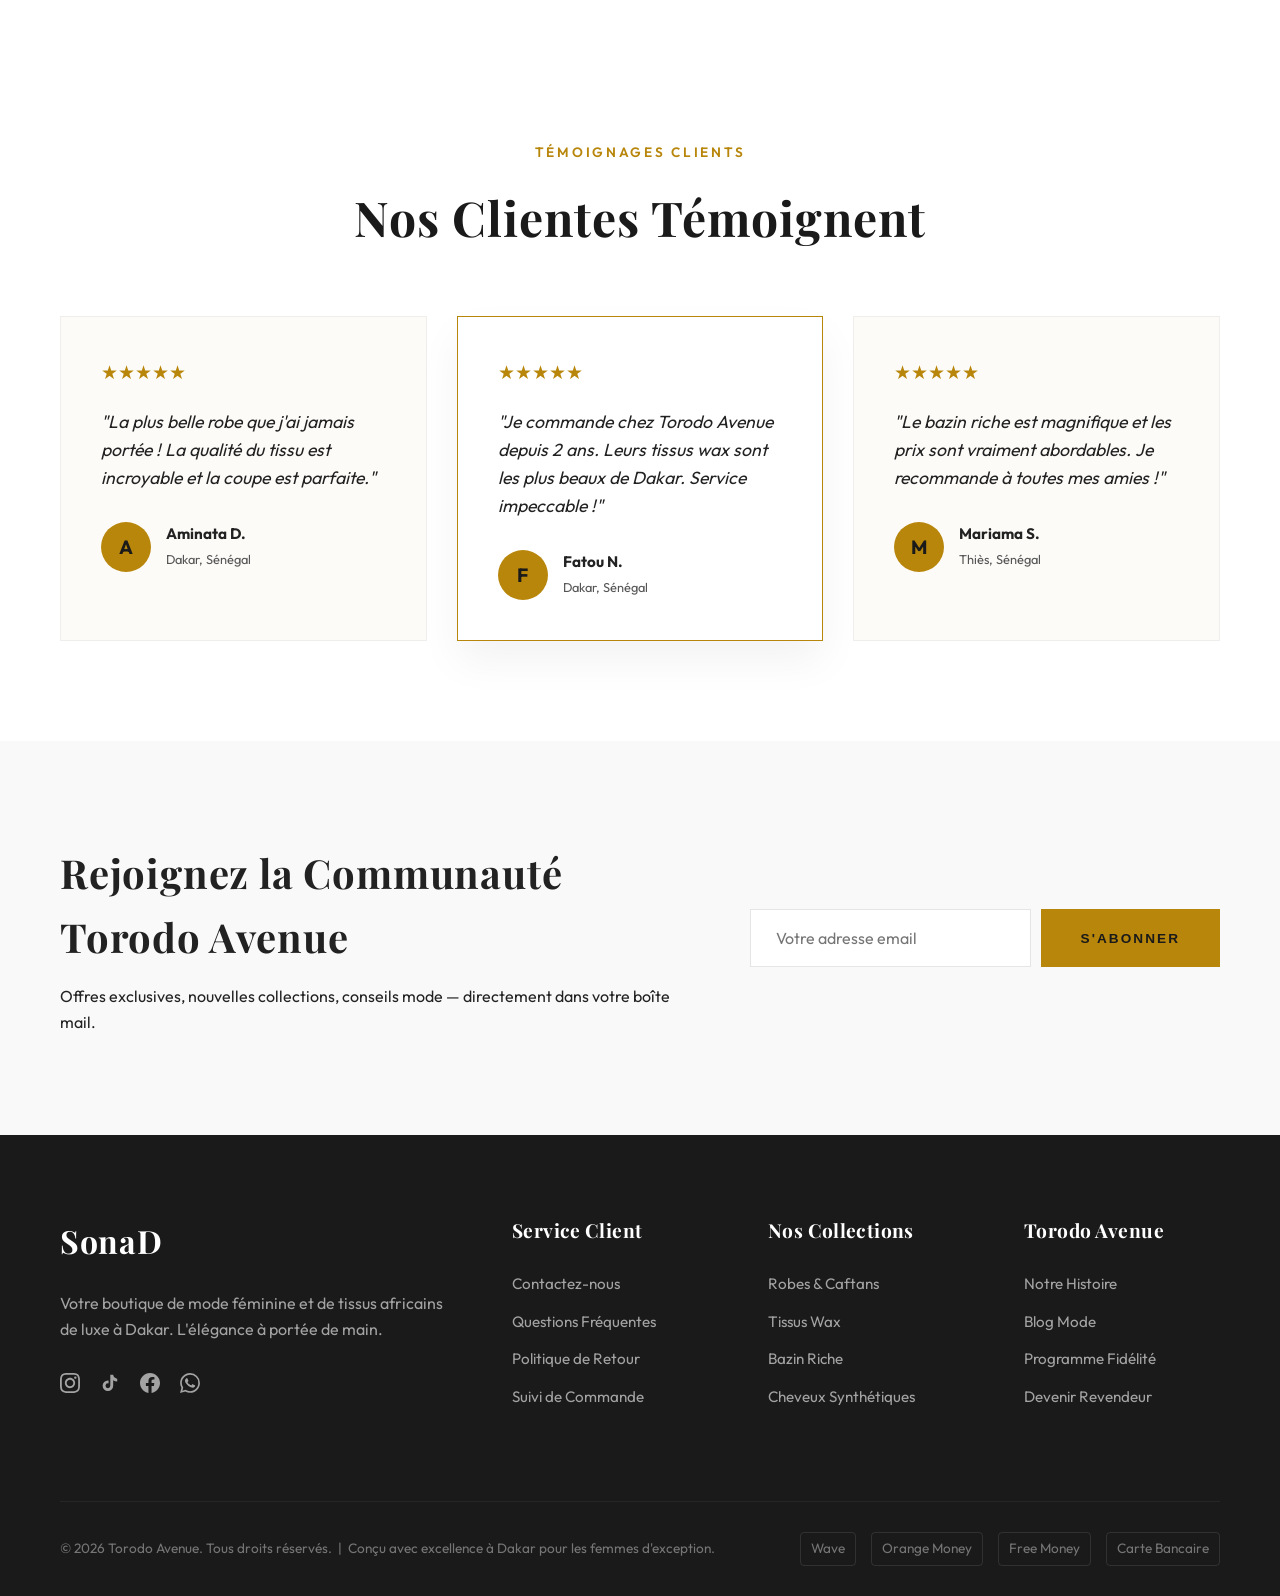
==== commit 7d275050: "Rebranding complet vers Torodo Avenue : Nettoyage emojis, optimisation mobile et mise à jour backoff" ====
--- a/index.html
+++ b/index.html
@@ -4,9 +4,9 @@
 <head>
   <meta charset="UTF-8" />
   <meta name="viewport" content="width=device-width, initial-scale=1.0" />
-  <title>SonaD — Mode Femme & Tissus de Luxe à Dakar</title>
+  <title>Torodo Avenue — Mode Femme & Tissus de Luxe à Dakar</title>
   <meta name="description"
-    content="SonaD, votre boutique de mode féminine à Dakar. Robes, caftans, tissus wax, bazin riche et cheveux synthétiques. Collections exclusives, livraison partout au Sénégal." />
+    content="Torodo Avenue, votre boutique de mode féminine à Dakar. Robes, caftans, tissus wax, bazin riche et cheveux synthétiques. Collections exclusives, livraison partout au Sénégal." />
   <link rel="preconnect" href="https://fonts.googleapis.com" />
   <link rel="preconnect" href="https://fonts.gstatic.com" crossorigin />
   <link
@@ -20,10 +20,32 @@
   <!-- ======================== BARRE D'ANNONCE ======================== -->
   <div class="announcement-bar" id="announcementBar">
     <div class="announcement-slider">
-      <span>✨ Livraison Gratuite à Dakar dès 25 000 FCFA &nbsp;&nbsp;|&nbsp;&nbsp; 🔥 Nouvelle Collection Élégance —
-        Disponible Maintenant &nbsp;&nbsp;|&nbsp;&nbsp; 💎 Tissus 100% Qualité Premium</span>
-      <span>✨ Livraison Gratuite à Dakar dès 25 000 FCFA &nbsp;&nbsp;|&nbsp;&nbsp; 🔥 Nouvelle Collection Élégance —
-        Disponible Maintenant &nbsp;&nbsp;|&nbsp;&nbsp; 💎 Tissus 100% Qualité Premium</span>
+      <span><svg width="14" height="14" viewBox="0 0 24 24" fill="none" stroke="currentColor" stroke-width="2"
+          style="vertical-align: middle; margin-right: 5px;">
+          <path d="m5 12 5 5L20 7" />
+        </svg> Livraison Gratuite à Dakar dès 25 000 FCFA &nbsp;&nbsp;|&nbsp;&nbsp; <svg width="14" height="14"
+          viewBox="0 0 24 24" fill="none" stroke="currentColor" stroke-width="2"
+          style="vertical-align: middle; margin-right: 5px;">
+          <path
+            d="M8.5 14.5A2.5 2.5 0 0 0 11 12c0-1.38-.5-2-1-3-1.072-2.143-.224-4.054 2-6 .5 2.5 2 3.5 1.441 8 0 0-4.441 0-4.441 3.5a2.5 2.5 0 1 0 5 0c0-1.63-1.226-3.194-3-4.5V20" />
+        </svg> Nouvelle Collection Élégance — Disponible Maintenant &nbsp;&nbsp;|&nbsp;&nbsp; <svg width="14"
+          height="14" viewBox="0 0 24 24" fill="none" stroke="currentColor" stroke-width="2"
+          style="vertical-align: middle; margin-right: 5px;">
+          <path d="M12 3 2 12h3v8h14v-8h3L12 3z" />
+        </svg> Tissus 100% Qualité Premium</span>
+      <span><svg width="14" height="14" viewBox="0 0 24 24" fill="none" stroke="currentColor" stroke-width="2"
+          style="vertical-align: middle; margin-right: 5px;">
+          <path d="m5 12 5 5L20 7" />
+        </svg> Livraison Gratuite à Dakar dès 25 000 FCFA &nbsp;&nbsp;|&nbsp;&nbsp; <svg width="14" height="14"
+          viewBox="0 0 24 24" fill="none" stroke="currentColor" stroke-width="2"
+          style="vertical-align: middle; margin-right: 5px;">
+          <path
+            d="M8.5 14.5A2.5 2.5 0 0 0 11 12c0-1.38-.5-2-1-3-1.072-2.143-.224-4.054 2-6 .5 2.5 2 3.5 1.441 8 0 0-4.441 0-4.441 3.5a2.5 2.5 0 1 0 5 0c0-1.63-1.226-3.194-3-4.5V20" />
+        </svg> Nouvelle Collection Élégance — Disponible Maintenant &nbsp;&nbsp;|&nbsp;&nbsp; <svg width="14"
+          height="14" viewBox="0 0 24 24" fill="none" stroke="currentColor" stroke-width="2"
+          style="vertical-align: middle; margin-right: 5px;">
+          <path d="M12 3 2 12h3v8h14v-8h3L12 3z" />
+        </svg> Tissus 100% Qualité Premium</span>
     </div>
     <button class="announcement-close" onclick="this.parentElement.style.display='none'">✕</button>
   </div>
@@ -38,7 +60,7 @@
 
       <!-- Logo -->
       <a href="#" class="logo">
-        <span class="logo-sona">Sona</span><span class="logo-d">D</span>
+        <span class="logo-torodo">Torodo</span><span class="logo-avenue">Avenue</span>
       </a>
 
       <!-- Navigation -->
@@ -97,7 +119,7 @@
       <div class="hero-slide active" style="background-image: url('assets/hero_banner.png')">
         <div class="hero-overlay"></div>
         <div class="hero-content">
-          <p class="hero-eyebrow">Bienvenue chez SonaD — Dakar</p>
+          <p class="hero-eyebrow">Bienvenue chez Torodo Avenue — Dakar</p>
           <h1 class="hero-title">La Mode<br /><em>Sénégalaise.</em></h1>
           <p class="hero-sub">Robes, caftans, tissus wax et bazin de luxe.<br />L'élégance africaine sublimée.</p>
           <div class="hero-actions">
@@ -144,28 +166,51 @@
     <div class="container">
       <div class="feature-grid">
         <div class="feature-item">
-          <div class="feature-icon">🚗</div>
+          <div class="feature-icon">
+            <svg width="24" height="24" viewBox="0 0 24 24" fill="none" stroke="currentColor" stroke-width="1.5">
+              <path d="M5 18H3a2 2 0 0 1-2-2V8a2 2 0 0 1 2-2h3.19M15 6h2a2 2 0 0 1 2 2v2M23 13v2a2 2 0 0 1-2 2h-2" />
+              <circle cx="7" cy="18" r="2" />
+              <circle cx="17" cy="18" r="2" />
+              <path d="M10 18h5M2 12h9M13 12h10" />
+            </svg>
+          </div>
           <div>
             <strong>Livraison à Dakar</strong>
             <span>Rapide et à domicile</span>
           </div>
         </div>
         <div class="feature-item">
-          <div class="feature-icon">💎</div>
+          <div class="feature-icon">
+            <svg width="24" height="24" viewBox="0 0 24 24" fill="none" stroke="currentColor" stroke-width="1.5">
+              <path d="M6 3h12l4 6-10 12L2 9z" />
+              <path d="M11 3 8 9l3.5 11" />
+              <path d="M13 3l3 6-3.5 11" />
+              <path d="M2 9h20" />
+            </svg>
+          </div>
           <div>
             <strong>Qualité Premium</strong>
             <span>Tissus et confections haut de gamme</span>
           </div>
         </div>
         <div class="feature-item">
-          <div class="feature-icon">👑</div>
+          <div class="feature-icon">
+            <svg width="24" height="24" viewBox="0 0 24 24" fill="none" stroke="currentColor" stroke-width="1.5">
+              <path d="M2 4l3 12h14l3-12-6 7-4-7-4 7-6-7zm3 16h14" />
+            </svg>
+          </div>
           <div>
             <strong>+500 Clientes Satisfaites</strong>
             <span>La référence mode à Dakar</span>
           </div>
         </div>
         <div class="feature-item">
-          <div class="feature-icon">📞</div>
+          <div class="feature-icon">
+            <svg width="24" height="24" viewBox="0 0 24 24" fill="none" stroke="currentColor" stroke-width="1.5">
+              <path
+                d="M22 16.92v3a2 2 0 0 1-2.18 2 19.79 19.79 0 0 1-8.63-3.07 19.5 19.5 0 0 1-6-6 19.79 19.79 0 0 1-3.07-8.67A2 2 0 0 1 4.11 2h3a2 2 0 0 1 2 1.72 12.84 12.84 0 0 0 .7 2.81 2 2 0 0 1-.45 2.11L8.09 9.91a16 16 0 0 0 6 6l1.27-1.27a2 2 0 0 1 2.11-.45 12.84 12.84 0 0 0 2.81.7A2 2 0 0 1 22 16.92z" />
+            </svg>
+          </div>
           <div>
             <strong>Service WhatsApp</strong>
             <span>Commandez facilement</span>
@@ -184,7 +229,8 @@
       </div>
       <div class="collections-grid">
         <div class="collection-card big">
-          <img src="assets/collection_robes.png" alt="Collection Robes & Caftans" loading="lazy" />
+          <img src="assets/collection_robes.png" alt="Femme élégante portant une robe de luxe Torodo Avenue"
+            loading="lazy" />
           <div class="collection-card-overlay">
             <h3>Robes & Caftans</h3>
             <a href="#produits" class="btn btn-gold-sm">Découvrir</a>
@@ -230,7 +276,7 @@
       <a href="#produits" class="btn btn-gold">Voir la Boutique</a>
     </div>
     <div class="luxury-banner-img">
-      <img src="assets/collection_robes.png" alt="Mode SonaD Dakar" />
+      <img src="assets/collection_robes.png" alt="Détails de confection premium Torodo Avenue" />
     </div>
   </section>
 
@@ -255,7 +301,12 @@
     <div class="container">
       <div class="brown-inner">
         <div class="brown-text">
-          <p class="section-eyebrow light">Collection Tissus 🧵</p>
+          <p class="section-eyebrow light">Collection Tissus <svg width="16" height="16" viewBox="0 0 24 24" fill="none"
+              stroke="currentColor" stroke-width="2" style="vertical-align: middle;">
+              <path d="M12 21a9 9 0 1 0 0-18 9 9 0 0 0 0 18z" />
+              <path d="M12 8v8" />
+              <path d="M8 12h8" />
+            </svg></p>
           <h2 class="section-title light">Tissus Africains<br />d'Exception</h2>
           <p class="brown-desc">Du wax hollandais au bazin riche malien, en passant par le kente ghanéen. Des tissus
             sélectionnés avec soin pour vos plus belles créations.</p>
@@ -276,7 +327,7 @@
           <a href="#produits" class="btn btn-gold">Voir tous les Tissus</a>
         </div>
         <div class="brown-img">
-          <img src="assets/collection_wax.png" alt="Tissus Africains SonaD" />
+          <img src="assets/collection_wax.png" alt="Différents types de tissus Wax et Bazin Riche Torodo Avenue" />
         </div>
       </div>
     </div>
@@ -299,7 +350,7 @@
   <section class="howto-banner">
     <div class="howto-content">
       <h2>Sublimez Votre<br /><em>Élégance.</em></h2>
-      <p>Chaque pièce SonaD est pensée pour les femmes qui célèbrent leur beauté et leur culture.</p>
+      <p>Chaque pièce Torodo Avenue est pensée pour les femmes qui célèbrent leur beauté et leur culture.</p>
       <a href="#produits" class="btn btn-gold">Trouver Mon Style</a>
     </div>
   </section>
@@ -308,7 +359,7 @@
   <section class="section testimonials-section" id="apropos">
     <div class="container">
       <div class="section-header">
-        <p class="section-eyebrow">Elles adorent 💕</p>
+        <p class="section-eyebrow">Témoignages Clients</p>
         <h2 class="section-title">Nos Clientes Témoignent</h2>
       </div>
       <div class="testimonials-grid">
@@ -326,7 +377,8 @@
         </div>
         <div class="testimonial-card featured">
           <div class="stars">★★★★★</div>
-          <p>"Je commande chez SonaD depuis 2 ans. Leurs tissus wax sont les plus beaux de Dakar. Service impeccable !"
+          <p>"Je commande chez Torodo Avenue depuis 2 ans. Leurs tissus wax sont les plus beaux de Dakar. Service
+            impeccable !"
           </p>
           <div class="testimonial-author">
             <div class="author-avatar">F</div>
@@ -357,7 +409,7 @@
     <div class="container">
       <div class="newsletter-inner">
         <div class="newsletter-text">
-          <h2>Rejoignez la Communauté SonaD</h2>
+          <h2>Rejoignez la Communauté Torodo Avenue</h2>
           <p>Offres exclusives, nouvelles collections, conseils mode — directement dans votre boîte mail.</p>
         </div>
         <form class="newsletter-form" onsubmit="subscribeNewsletter(event)">
@@ -426,7 +478,7 @@
         </div>
 
         <div class="footer-col">
-          <h4>SonaD</h4>
+          <h4>Torodo Avenue</h4>
           <ul>
             <li><a href="#">Notre Histoire</a></li>
             <li><a href="#">Blog Mode</a></li>
@@ -437,7 +489,8 @@
       </div>
 
       <div class="footer-bottom">
-        <p>© 2026 SonaD. Tous droits réservés. &nbsp;|&nbsp; Conçu avec 💛 à Dakar pour les femmes d'exception.</p>
+        <p>© 2026 Torodo Avenue. Tous droits réservés. &nbsp;|&nbsp; Conçu avec excellence à Dakar pour les femmes
+          d'exception.</p>
         <div class="payment-icons">
           <span class="pay-badge">Wave</span>
           <span class="pay-badge">Orange Money</span>
@@ -457,7 +510,12 @@
     </div>
     <div class="cart-body" id="cartBody">
       <div class="cart-empty">
-        <div class="cart-empty-icon">🛍️</div>
+        <div class="cart-empty-icon"><svg width="48" height="48" viewBox="0 0 24 24" fill="none" stroke="currentColor"
+            stroke-width="1">
+            <path d="M6 2 3 6v14a2 2 0 0 0 2 2h14a2 2 0 0 0 2-2V6l-3-4z" />
+            <line x1="3" y1="6" x2="21" y2="6" />
+            <path d="M16 10a4 4 0 0 1-8 0" />
+          </svg></div>
         <p>Votre panier est vide.</p>
         <a href="#produits" class="btn btn-gold" onclick="closeCart()">Commencer vos Achats</a>
       </div>
--- a/css/style.css
+++ b/css/style.css
@@ -1,13 +1,13 @@
 /* ==========================================================================
-   SonaD Premium Design System — Mode Femme & Tissus — Dakar, Sénégal
+   Torodo Avenue Premium Design System — Mode Femme & Tissus — Dakar, Sénégal
    ========================================================================== */
 
 :root {
   /* Colors */
   --primary: #1A1A1A;
   /* Luxury Black */
-  --secondary: #D4AF37;
-  /* Gold Accent */
+  --secondary: #B8860B;
+  /* Darker Gold for contrast (WCAG) */
   --accent: #FDFBF8;
   /* Soft Cream */
   --text: #222222;
@@ -160,13 +160,16 @@
   font-weight: 700;
 }
 
-.logo-sona {
+.logo-torodo {
   color: var(--primary);
-}
-
-.logo-d {
+  font-weight: 300;
+}
+
+.logo-avenue {
   color: var(--secondary);
   font-style: italic;
+  font-weight: 700;
+  margin-left: -2px;
 }
 
 .nav {
@@ -462,6 +465,18 @@
 
 .feature-icon {
   font-size: 1.8rem;
+  color: var(--secondary);
+  display: flex;
+  align-items: center;
+  justify-content: center;
+}
+
+.feature-icon svg {
+  transition: var(--transition);
+}
+
+.feature-item:hover .feature-icon svg {
+  transform: scale(1.1) rotate(5deg);
 }
 
 .feature-item strong {
@@ -1151,6 +1166,24 @@
 
   .hamburger {
     display: flex;
+    order: -1;
+  }
+
+  .header-inner {
+    height: 70px;
+  }
+
+  .header-actions {
+    gap: 6px;
+  }
+
+  .icon-btn svg {
+    width: 17px;
+    height: 17px;
+  }
+
+  .logo {
+    font-size: 1.5rem;
   }
 
   .hero-title {
